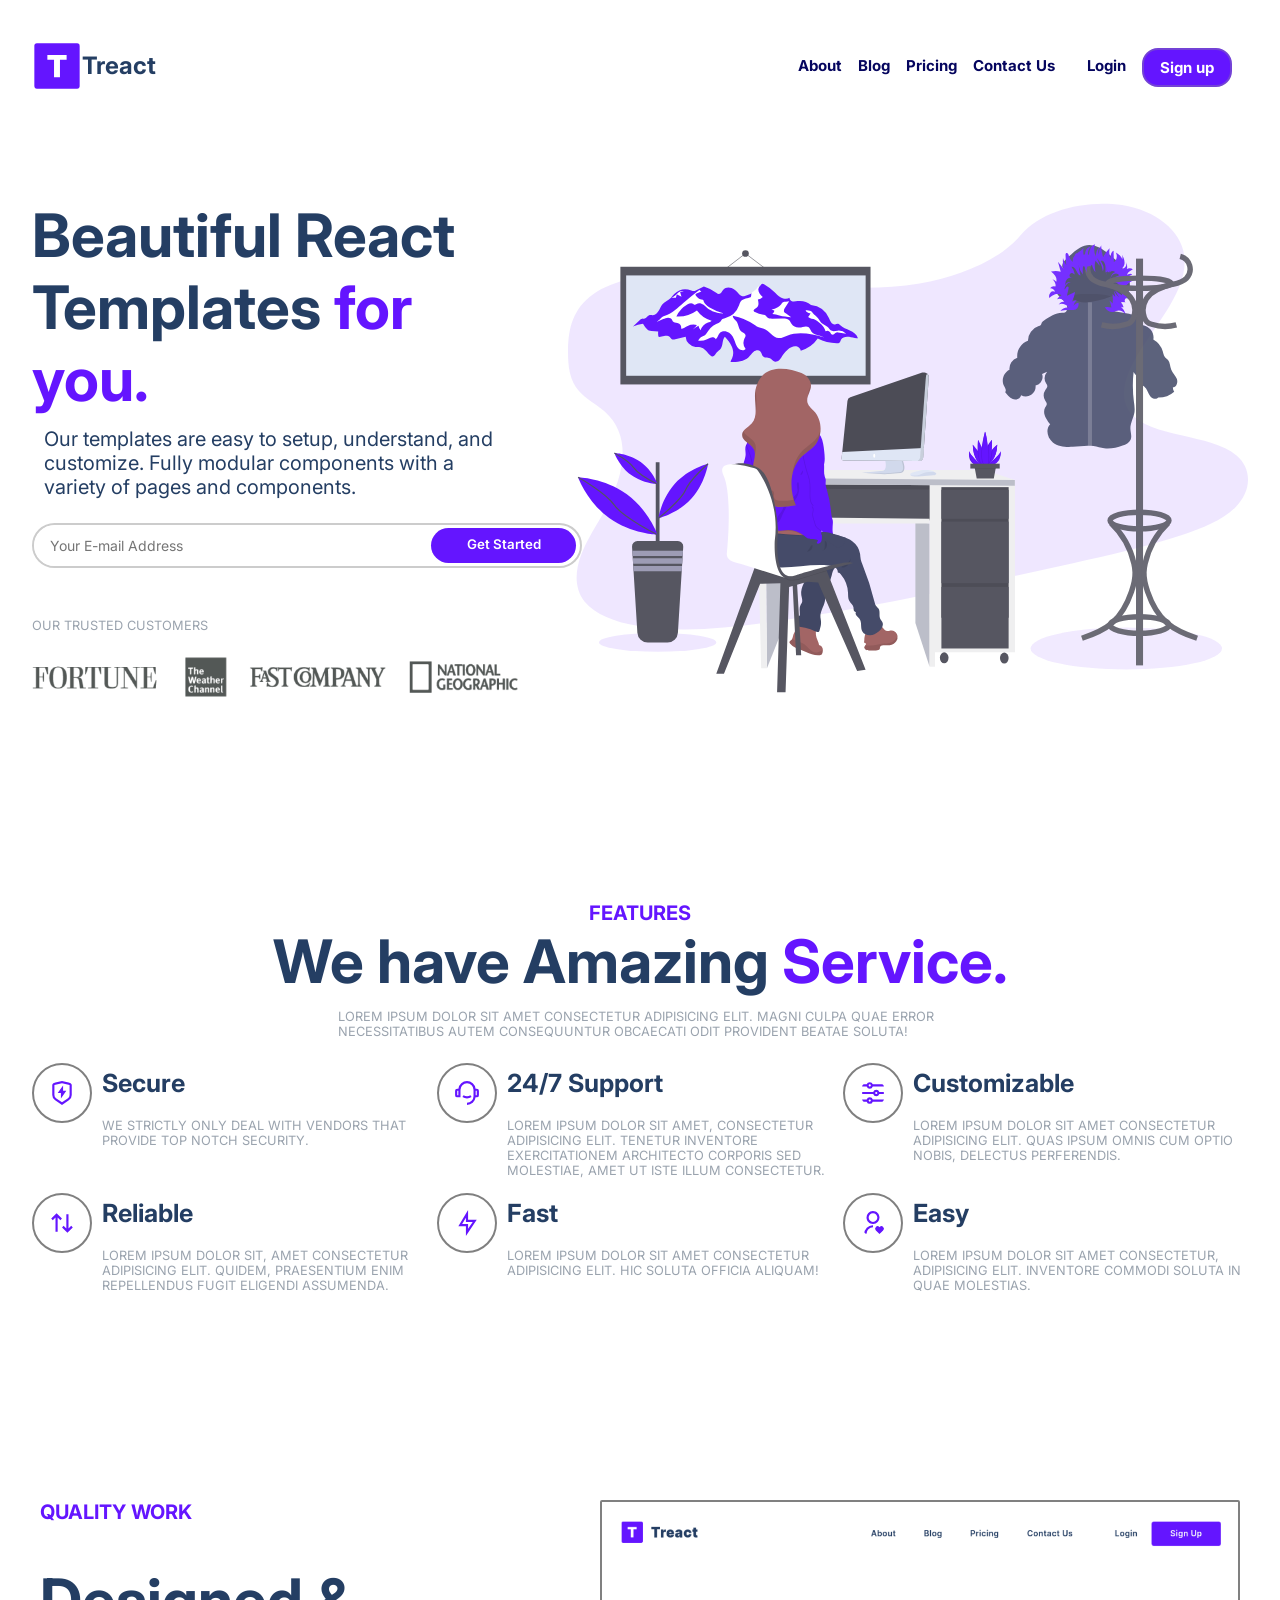
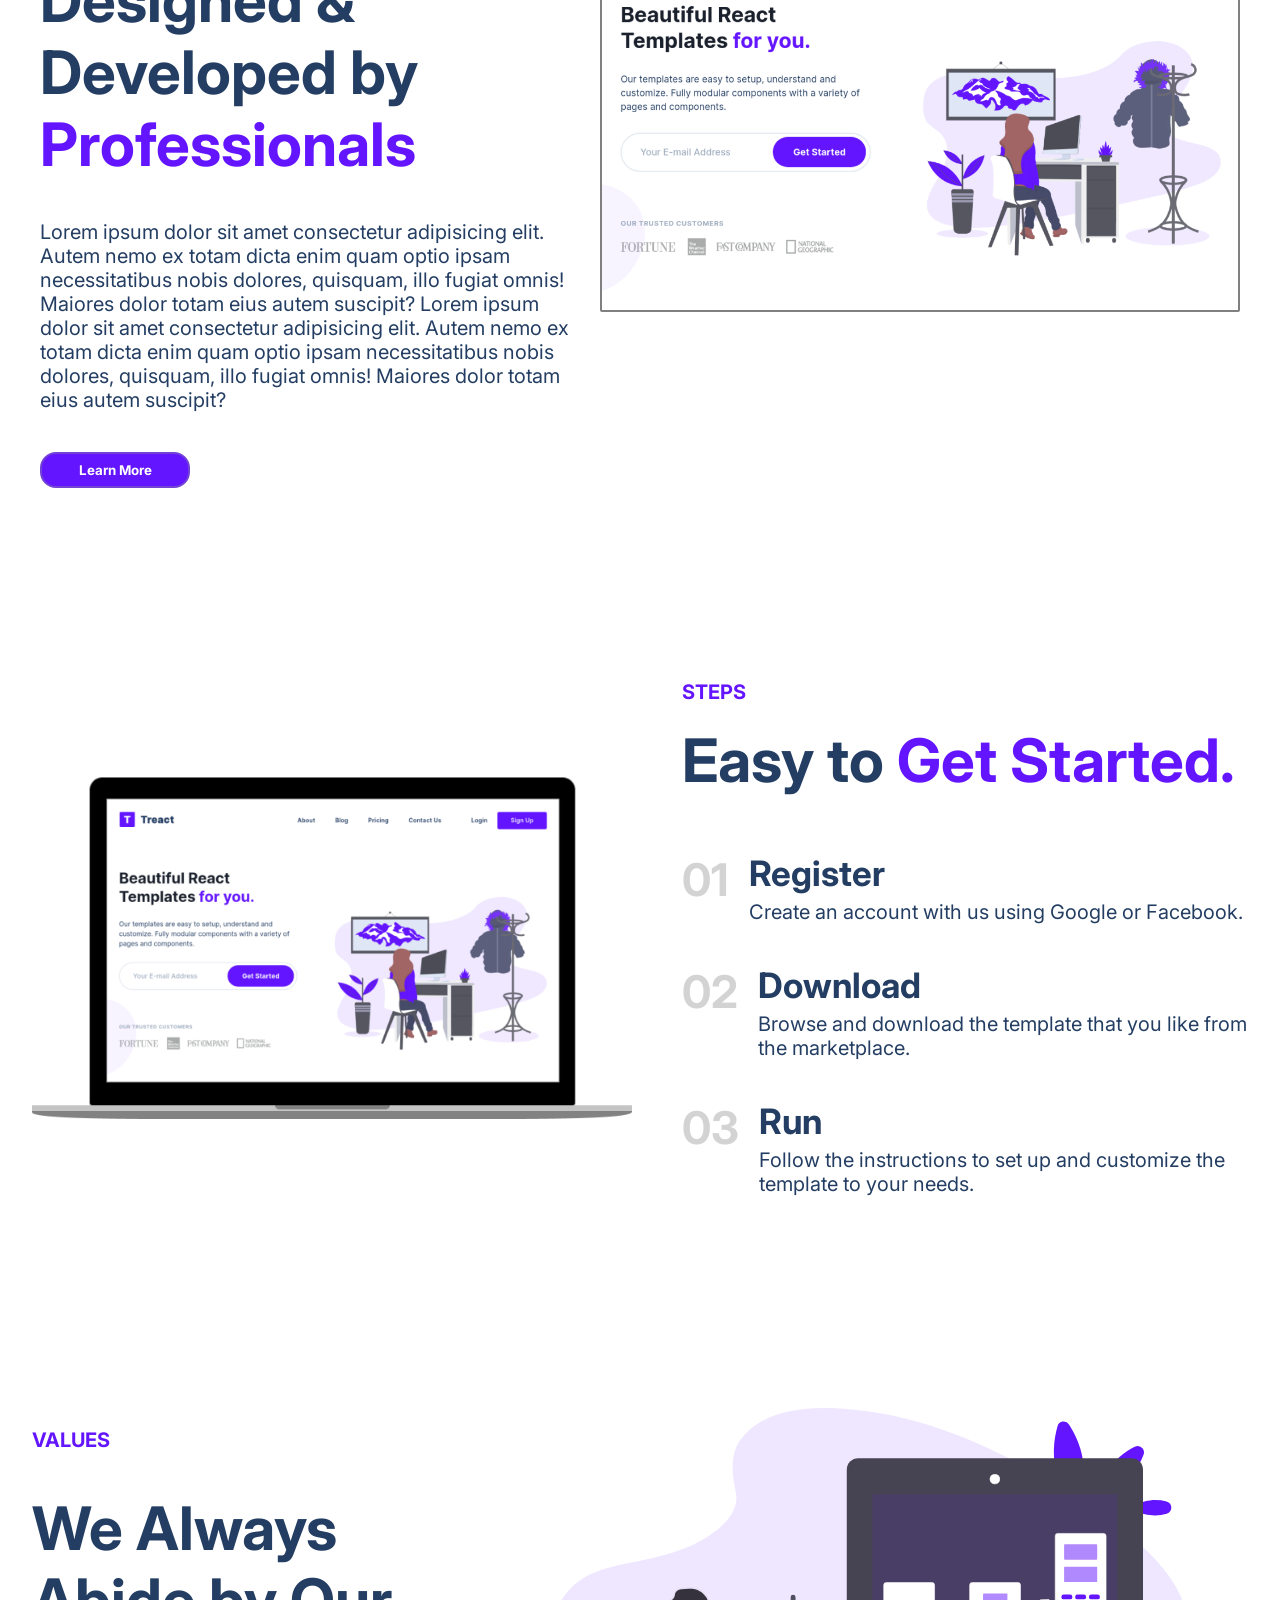
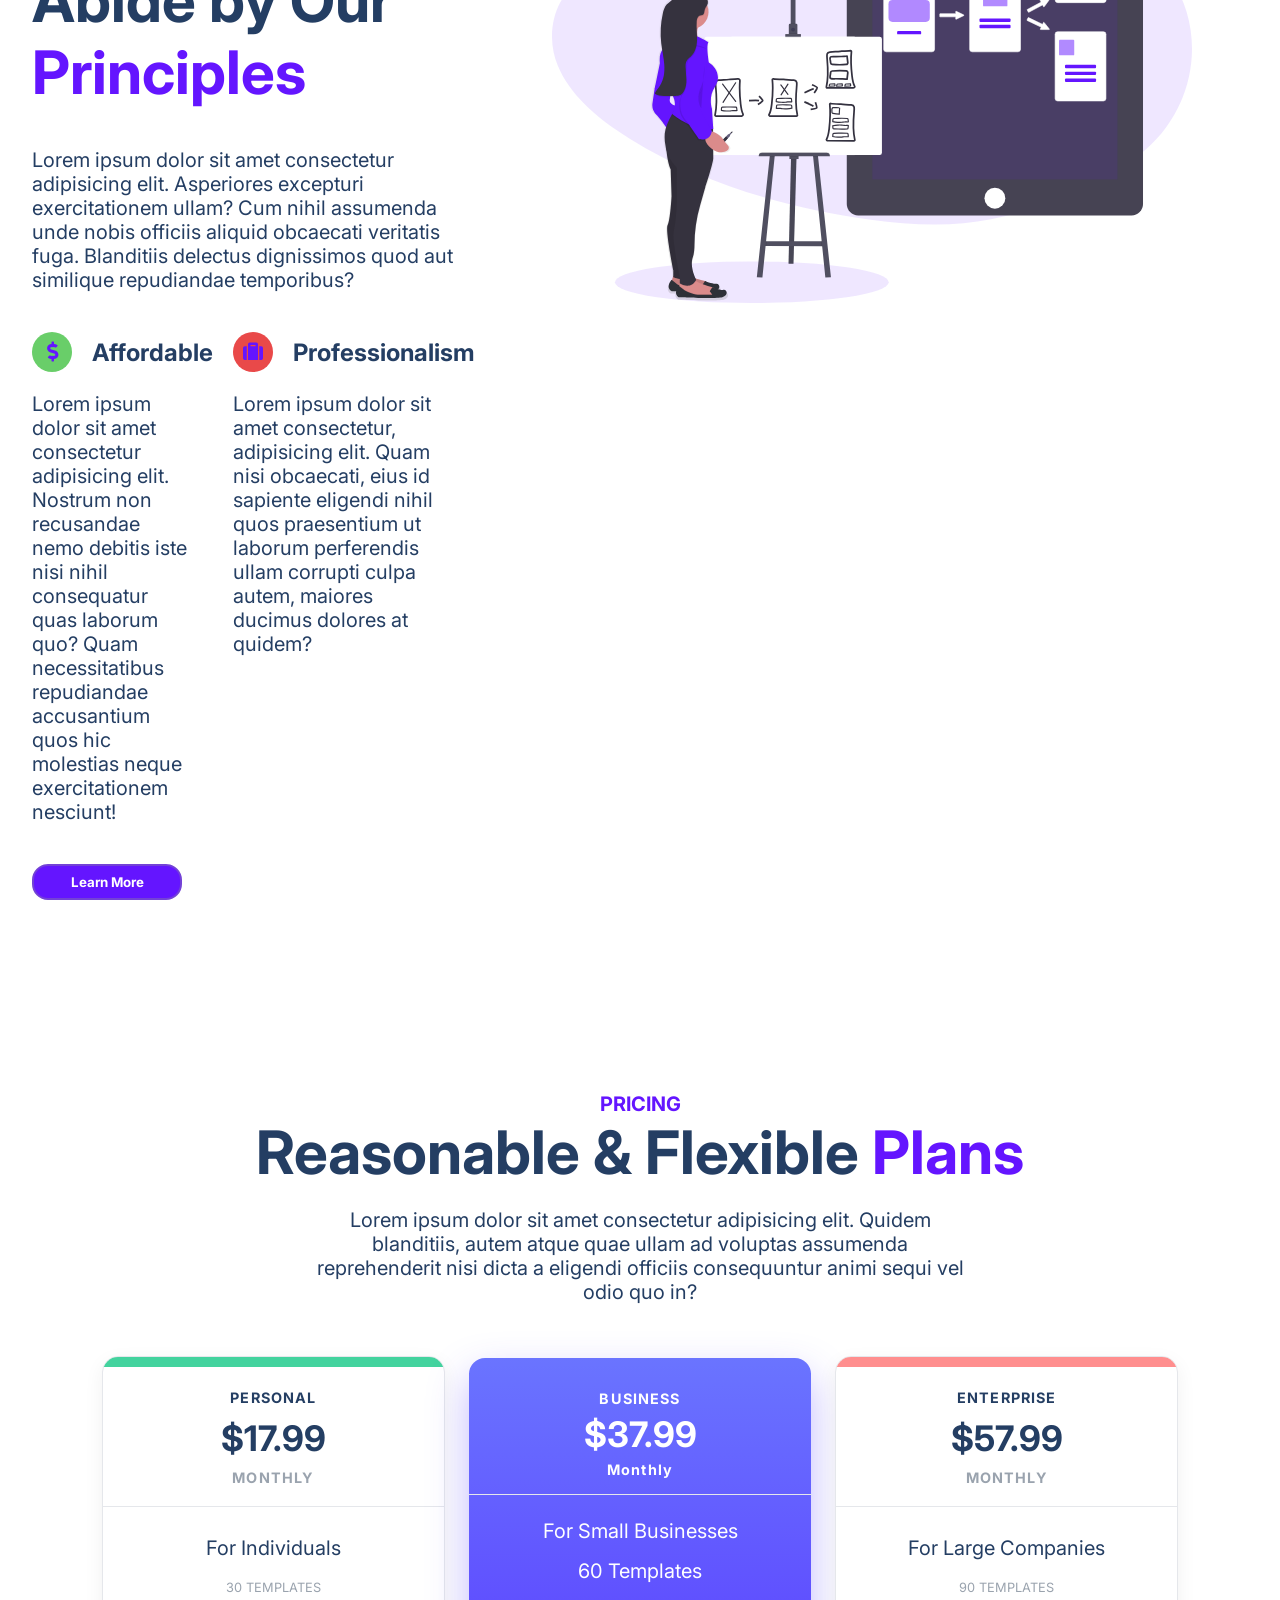
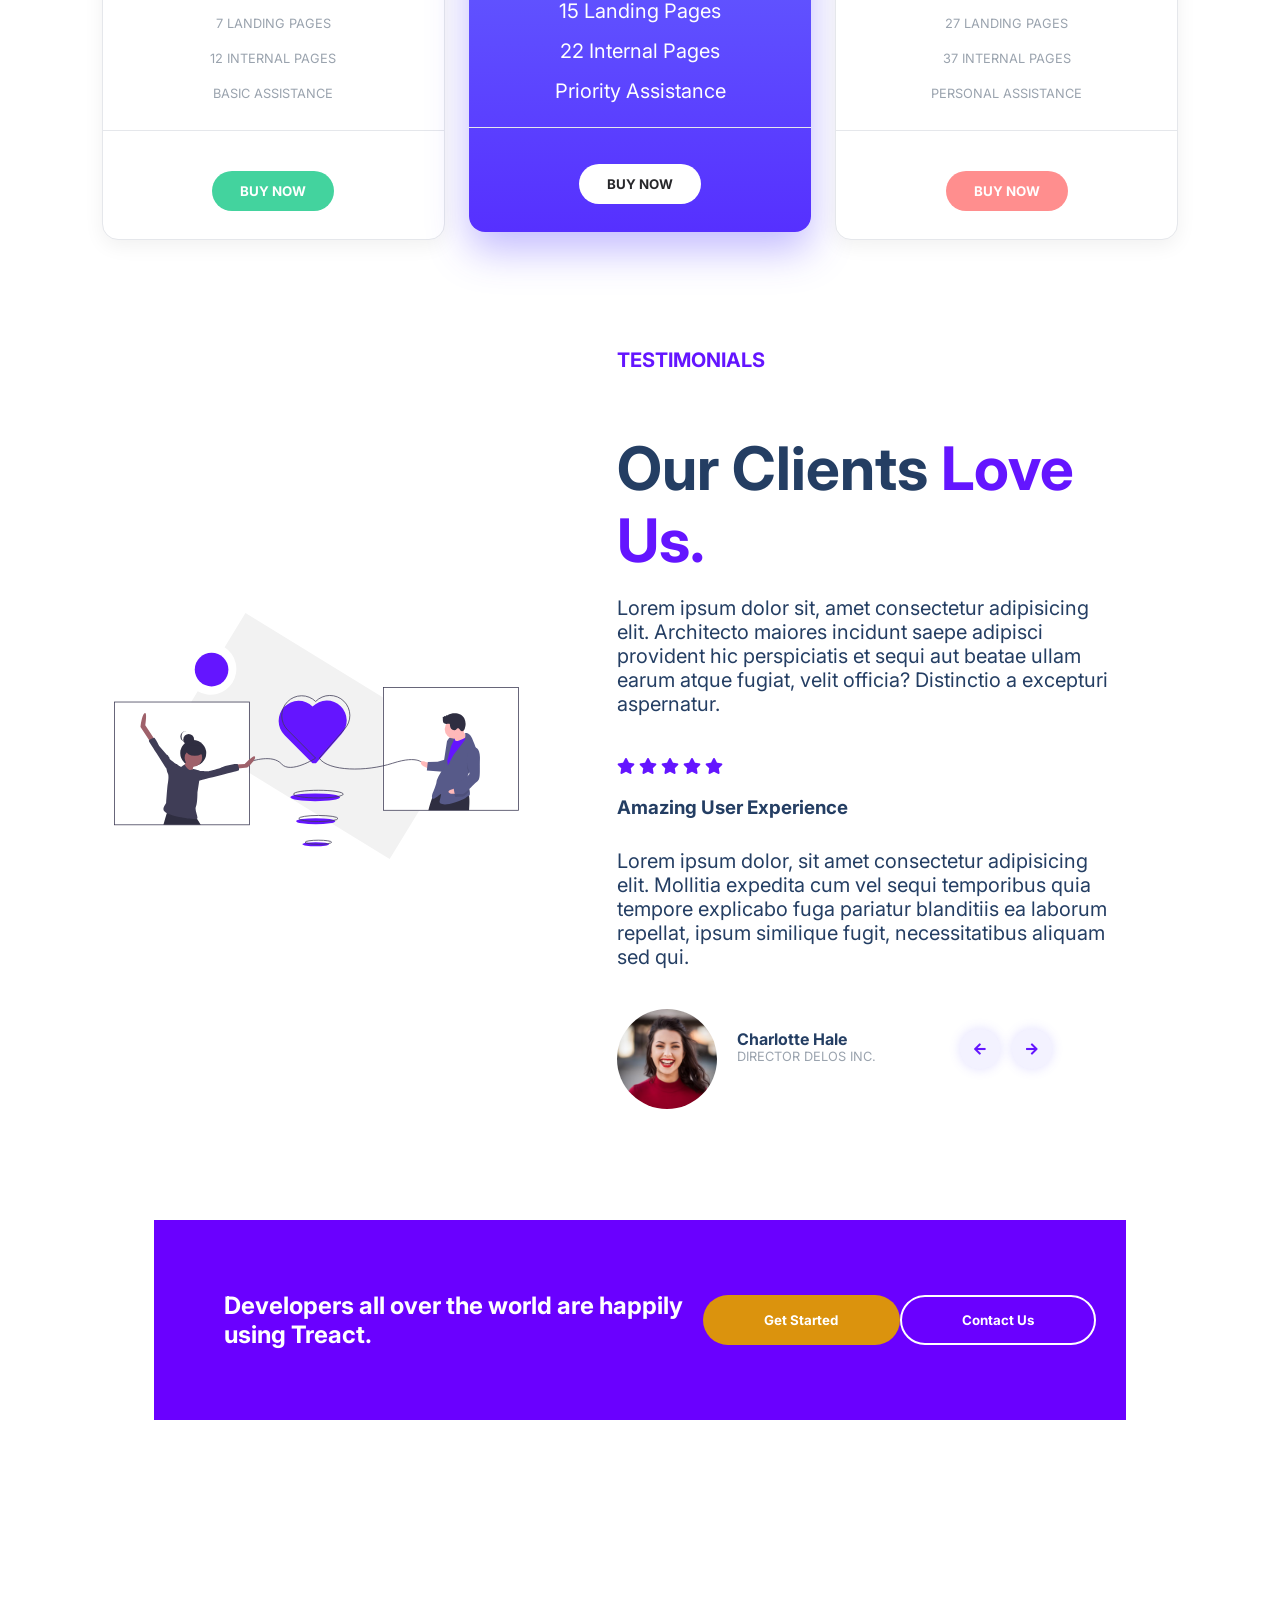
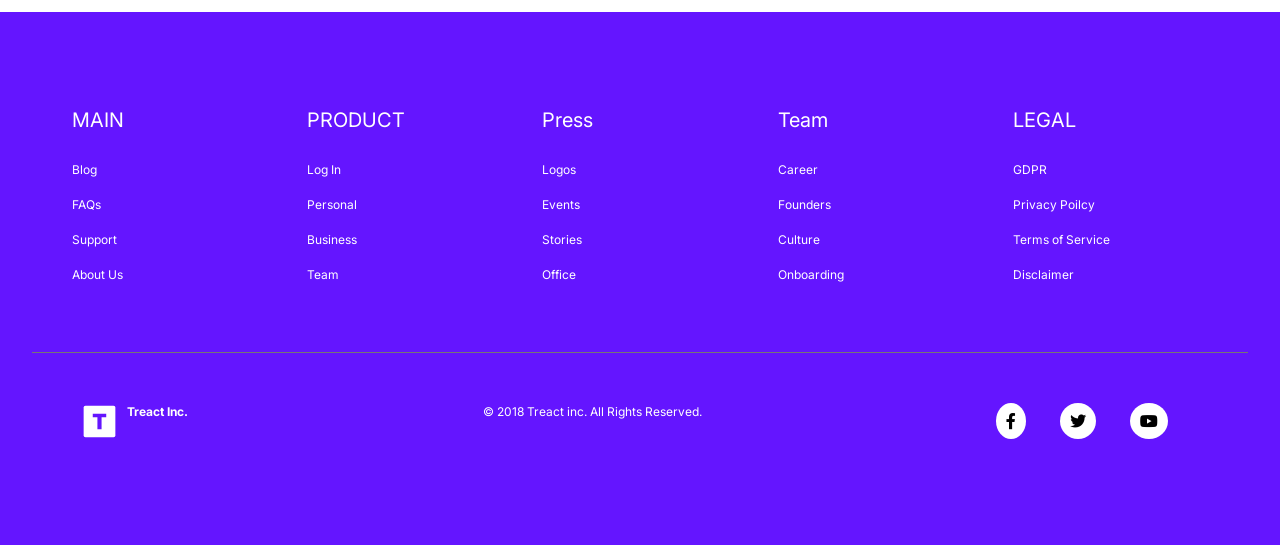
==== index.html @ 57bd42a1 "Initial commit" ====
<!DOCTYPE html>
<html lang="en">
  <head>
    <meta charset="UTF-8" />
    <meta http-equiv="X-UA-Compatible" content="IE=edge" />
    <meta name="viewport" content="width=device-width, initial-scale=1.0" />
    <title>Templates</title>
    <link rel="stylesheet" href="style.css" />
    <link
      rel="stylesheet"
      href="https://pro.fontawesome.com/releases/v5.10.0/css/all.css"
      integrity="sha384-AYmEC3Yw5cVb3ZcuHtOA93w35dYTsvhLPVnYs9eStHfGJvOvKxVfELGroGkvsg+p"
      crossorigin="anonymous"
    />
    <script src="script.js"></script>
  </head>

  <body>
    <section id="landing">
      <nav>
        <div class="row nav__row">
          <div class="nav__logo">
            <img
              class="logo"
              src="./assets/logo.2c489fc453a1783cbadacf914efa3df6.svg"
              alt="logo"
            />
            <h2>Treact</h2>
          </div>
          <ul class="nav__links">
            <li><a href="#" class="nav__link">About</a></li>
            <li><a href="#" class="nav__link">Blog</a></li>
            <li><a href="#" class="nav__link">Pricing</a></li>
            <li><a href="#" class="nav__link">Contact Us</a></li>
            <li><a href="#" class="nav__link nav__link--right">Login</a></li>
            <li>
              <a
                href="#features"
                class="nav__link nav__link--right nav__link--primary"
                >Sign up</a
              >
            </li>
          </ul>
          <button class="btn__menu" onclick="openMenu()">
                    <svg xmlns="http://www.w3.org/2000/svg" width="24" height="24" viewBox="0 0 24 24" fill="none"
                        stroke="currentColor" stroke-width="2" stroke-linecap="round" stroke-linejoin="round"
                        class="btn__menu--svg">
                        <line x1="3" y1="12" x2="21" y2="12"></line>
                        <line x1="3" y1="6" x2="21" y2="6"></line>
                        <line x1="3" y1="18" x2="21" y2="18"></line>
                    </svg>
                </button>
        </div>
      </nav>

      <div class="modal">
        <button class="btn__menu btn__menu--close" onclick="closeMenu()">
          <svg
            xmlns="http://www.w3.org/2000/svg"
            width="24"
            height="24"
            viewBox="0 0 24 24"
            fill="none"
            stroke="currentColor"
            stroke-width="2"
            stroke-linecap="round"
            stroke-linejoin="round"
            class="light___StyledCloseIcon-lj69nl-14 fASujC"
          >
            <line x1="18" y1="6" x2="6" y2="18"></line>
            <line x1="6" y1="6" x2="18" y2="18"></line>
          </svg>
        </button>
        <div class="modal__links">
          <a href="#" class="modal__link">About</a>
          <a href="#" class="modal__link">Blog</a>
          <a href="#" class="modal__link">Pricing</a>
          <a href="#" class="modal__link">Contact Us</a>
          <a href="#" class="modal__link">Login</a>
          <a href="#" class="modal__link modal__link--primary">Sign Up</a>
        </div>
      </div>

      <header>
        <div class="container">
          <div class="row">
            <div class="about">
              <div class="about__left">
                <h1 class="section__title">
                  Beautiful React Templates <span class="purple">for you.</span>
                </h1>
                <p class="about__description">
                  Our templates are easy to setup, understand, and customize.
                  Fully modular components with a variety of pages and
                  components.
                </p>
                <div class="email__container">
                  <input
                    type="email"
                    name="email"
                    id="email"
                    placeholder="Your E-mail Address"
                  />
                  <button type="submit" class="btn__get--started">
                    Get Started
                  </button>
                </div>
                <p class="grey_text">OUR TRUSTED CUSTOMERS</p>
                <img
                  class="about__trusted--customers"
                  src="./assets/customers-logo-strip.680ac7c2e8ae28161d2c.png"
                  alt=""
                />
              </div>
              <div class="about__picture">
                <img
                  src="./assets/design-illustration-2.6da6a00b20c07c4a9b65d1870679e1b8.svg"
                  alt=""
                />
              </div>
            </div>
          </div>
        </div>
      </header>
    </section>

    <main>
      <section id="features">
        <div class="container">
          <div class="row">
            <div class="row__narrow">
              <p class="title"><span class="purple">FEATURES</span></p>
              <h1 class="section__title">
                We have Amazing <span class="purple">Service.</span>
              </h1>
              <p class="grey_text features__description">
                Lorem ipsum dolor sit amet consectetur adipisicing elit. Magni
                culpa quae error necessitatibus autem consequuntur obcaecati
                odit provident beatae soluta!
              </p>
            </div>
            <div class="services">
              <div class="service">
                <img
                  class="features__img"
                  src="./assets/shield-icon.daefe14b320b14fbd9cbd18908ac93ec.svg"
                  alt="shield-icon"
                />
                <div class="service__description">
                  <h3 class="features__sub-heading">Secure</h3>
                  <p class="grey_text features__text">
                    We strictly only deal with vendors that provide top notch
                    security.
                  </p>
                </div>
              </div>
              <div class="service">
                <img
                  class="features__img"
                  src="./assets/support-icon.f9253ffa8cb6ffde5bbaa05eb5136375.svg"
                  alt=""
                />
                <div class="service__description">
                  <h3 class="features__sub-heading">24/7 Support</h3>
                  <p class="grey_text features__text">
                    Lorem ipsum dolor sit amet, consectetur adipisicing elit.
                    Tenetur inventore exercitationem architecto corporis sed
                    molestiae, amet ut iste illum consectetur.
                  </p>
                </div>
              </div>
              <div class="service">
                <img
                  class="features__img"
                  src="./assets/customize-icon.367468c90fd796009b97fbfba67b2c6a.svg"
                  alt=""
                />
                <div class="service__description">
                  <h3 class="features__sub-heading">Customizable</h3>
                  <p class="grey_text features__text">
                    Lorem ipsum dolor sit amet consectetur adipisicing elit.
                    Quas ipsum omnis cum optio nobis, delectus perferendis.
                  </p>
                </div>
              </div>
              <div class="service">
                <img
                  class="features__img"
                  src="./assets/reliable-icon.1367510a8f0a1bec76dc425d25f92f43.svg"
                  alt=""
                />
                <div class="service__description">
                  <h3 class="features__sub-heading">Reliable</h3>
                  <p class="grey_text features__text">
                    Lorem ipsum dolor sit, amet consectetur adipisicing elit.
                    Quidem, praesentium enim repellendus fugit eligendi
                    assumenda.
                  </p>
                </div>
              </div>
              <div class="service">
                <img
                  class="features__img"
                  src="./assets/fast-icon.dbb971a73d4805d2fc3bcdacdb55beba.svg"
                  alt=""
                />
                <div class="service__description">
                  <h3 class="features__sub-heading">Fast</h3>
                  <p class="grey_text features__text">
                    Lorem ipsum dolor sit amet consectetur adipisicing elit. Hic
                    soluta officia aliquam!
                  </p>
                </div>
              </div>
              <div class="service">
                <img
                  class="features__img"
                  src="./assets/simple-icon.673b7e1750b2a4ef32907fc164828d00.svg"
                  alt=""
                />

                <div class="service__description">
                  <h3 class="features__sub-heading">Easy</h3>
                  <p class="grey_text features__text">
                    Lorem ipsum dolor sit amet consectetur, adipisicing elit.
                    Inventore commodi soluta in quae molestias.
                  </p>
                </div>
              </div>
            </div>
          </div>
        </div>
      </section>

      <section id="quality">
        <div class="container">
          <div class="row">
            <div class="quality__description">
              <p class="title quality__spacing">
                <span class="purple">QUALITY WORK</span>
              </p>
              <h1 class="section__title quality__spacing">
                Designed & Developed by
                <span class="purple">Professionals</span>
              </h1>
              <p class="quality__spacing">
                Lorem ipsum dolor sit amet consectetur adipisicing elit. Autem
                nemo ex totam dicta enim quam optio ipsam necessitatibus nobis
                dolores, quisquam, illo fugiat omnis! Maiores dolor totam eius
                autem suscipit? Lorem ipsum dolor sit amet consectetur
                adipisicing elit. Autem nemo ex totam dicta enim quam optio
                ipsam necessitatibus nobis dolores, quisquam, illo fugiat omnis!
                Maiores dolor totam eius autem suscipit?
              </p>
              <button class="nav__link--primary quality__btn">
                Learn More
              </button>
              <!--What do you think about me reusing nav__link--primary? good or bad?-->
            </div>
            <div>
              <img
                class="quality__img"
                src="./assets/hero-screenshot-1.40a097b525c2f8c9808e.png"
                alt=""
              />
            </div>
            <!-- Enter Quality Work Section -->
          </div>
        </div>
      </section>

      <section id="steps">
        <div class="container">
          <div class="row steps">
            <img
              class="steps__img"
              src="./assets/hero-screenshot-2.241aac1fbc66db29d873.png"
              alt="Product screenshot"
            />

            <div class="steps__text">
              <p class="title"><span class="purple">STEPS</span></p>
              <h1 class="section__title">
                Easy to <span class="purple">Get Started.</span>
              </h1>

              <div class="steps__list">
                <div class="step">
                  <div class="step__num">01</div>
                  <div class="step__body">
                    <h3>Register</h3>
                    <p>Create an account with us using Google or Facebook.</p>
                  </div>
                </div>

                <div class="step">
                  <div class="step__num">02</div>
                  <div class="step__body">
                    <h3>Download</h3>
                    <p>
                      Browse and download the template that you like from the
                      marketplace.
                    </p>
                  </div>
                </div>

                <div class="step">
                  <div class="step__num">03</div>
                  <div class="step__body">
                    <h3>Run</h3>
                    <p>
                      Follow the instructions to set up and customize the
                      template to your needs.
                    </p>
                  </div>
                </div>
              </div>
            </div>
          </div>
        </div>
      </section>

      <section id="values">
        <div class="container">
          <div class="row">
            <div class="values__description">
              <p class="title"><span class="purple"> VALUES</span></p>
              <h1 class="section__title">
                We Always Abide by Our <span class="purple">Principles</span>
              </h1>
              <p>
                Lorem ipsum dolor sit amet consectetur adipisicing elit.
                Asperiores excepturi exercitationem ullam? Cum nihil assumenda
                unde nobis officiis aliquid obcaecati veritatis fuga. Blanditiis
                delectus dignissimos quod aut similique repudiandae temporibus?
              </p>
              <div class="values__section">
                <div class="value">
                  <div class="values__section--title">
                    <div class="icon__circle--dollar">
                      <i class="fas fa-dollar-sign"></i>
                    </div>
                    <h2>Affordable</h2>
                  </div>
                  <p>
                    Lorem ipsum dolor sit amet consectetur adipisicing elit.
                    Nostrum non recusandae nemo debitis iste nisi nihil
                    consequatur quas laborum quo? Quam necessitatibus
                    repudiandae accusantium quos hic molestias neque
                    exercitationem nesciunt!
                  </p>
                </div>
                <div class="value">
                  <div class="values__section--title">
                    <div class="icon__circle--case">
                      <i class="fas fa-suitcase"></i>
                    </div>
                    <h2>Professionalism</h2>
                  </div>
                  <p>
                    Lorem ipsum dolor sit amet consectetur, adipisicing elit.
                    Quam nisi obcaecati, eius id sapiente eligendi nihil quos
                    praesentium ut laborum perferendis ullam corrupti culpa
                    autem, maiores ducimus dolores at quidem?
                  </p>
                </div>
              </div>
              <button class="nav__link--primary quality__btn">
                Learn More
              </button>
            </div>
            <div class="value__right">
              <img
                class="values__img"
                src="./assets/prototype-illustration.21bc4b3f612a2f257c3d361067582485.svg"
                alt=""
              />
            </div>
          </div>
        </div>
      </section>

      <section id="pricing">
        <div class="container">
          <div class="row">
            <p class="title purple">PRICING</p>
            <h1 class="section__title">
              Reasonable & Flexible <span class="purple">Plans</span>
            </h1>
            <p class="pricing__description">
              Lorem ipsum dolor sit amet consectetur adipisicing elit. Quidem
              blanditiis, autem atque quae ullam ad voluptas assumenda
              reprehenderit nisi dicta a eligendi officiis consequuntur animi
              sequi vel odio quo in?
            </p>
            <div class="plans">
              <div class="plan plan__personal">
                <div class="top__personal"></div>
                <h3>PERSONAL</h3>
                <h2>$17.99</h2>
                <h3 class="grey_text">Monthly</h3>
                <hr class="divider" />
                <p>For Individuals</p>
                <p class="grey_text">30 Templates</p>
                <p class="grey_text">7 Landing Pages</p>
                <p class="grey_text">12 Internal Pages</p>
                <p class="grey_text">Basic Assistance</p>
                <hr class="divider" />
                <button class="price__btn personal__btn">BUY NOW</button>
              </div>
              <div class="plan plan__business">
                <h3 class="white__text">BUSINESS</h3>
                <h2 class="white__text">$37.99</h2>
                <h3 class="white__text">Monthly</h3>
                <hr class="divider" />
                <p class="white__text">For Small Businesses</p>
                <p class="white__text">60 Templates</p>
                <p class="white__text">15 Landing Pages</p>
                <p class="white__text">22 Internal Pages</p>
                <p class="white__text">Priority Assistance</p>
                <hr class="divider" />
                <button class="price__btn business__btn">BUY NOW</button>
              </div>

              <div class="plan plan__enterprise">
                <div class="top__enterprise"></div>
                <h3>ENTERPRISE</h3>
                <h2>$57.99</h2>
                <h3 class="grey_text">Monthly</h3>
                <hr class="divider" />
                <p>For Large Companies</p>
                <p class="grey_text">90 Templates</p>
                <p class="grey_text">27 Landing Pages</p>
                <p class="grey_text">37 Internal Pages</p>
                <p class="grey_text">Personal Assistance</p>
                <hr class="divider" />
                <button class="price__btn enterprise__btn">BUY NOW</button>
              </div>
            </div>
            <!-- Enter Pricing Section -->
          </div>
        </div>
      </section>

      <section id="testimonials">
        <div class="container">
          <div class="row">
            <div class="test__left">
              <img
                class="test__img"
                src="./assets/love-illustration.c759090fa833369ad6ffb6eb19cacb3e.svg"
                alt=""
              />
            </div>
            <div class="test__text">
              <p class="title purple">TESTIMONIALS</p>
              <h1 class="section__title test__title">
                Our Clients <span class="purple">Love Us.</span>
              </h1>
              <p class="test__descritpion">
                Lorem ipsum dolor sit, amet consectetur adipisicing elit.
                Architecto maiores incidunt saepe adipisci provident hic
                perspiciatis et sequi aut beatae ullam earum atque fugiat, velit
                officia? Distinctio a excepturi aspernatur.
              </p>
              <i class="fas fa-star"></i>
              <i class="fas fa-star"></i>
              <i class="fas fa-star"></i>
              <i class="fas fa-star"></i>
              <i class="fas fa-star"></i>
              <h3>Amazing User Experience</h3>
              <p class="user__experience">
                Lorem ipsum dolor, sit amet consectetur adipisicing elit.
                Mollitia expedita cum vel sequi temporibus quia tempore
                explicabo fuga pariatur blanditiis ea laborum repellat, ipsum
                similique fugit, necessitatibus aliquam sed qui.
              </p>
              <div class="customer">
                <img
                  class="happy__customer"
                  src="./assets/photo-1494790108377-be9c29b29330.avif"
                  alt=""
                />
                <div class="customer__description">
                  <h4>Charlotte Hale</h4>
                  <p class="grey_text">Director Delos Inc.</p>
                </div>
                <div class="arrows">
                  <button class="arrow-btn">
                    <i class="fas fa-arrow-left"></i>
                  </button>
                  <button class="arrow-btn">
                    <i class="fas fa-arrow-right"></i>
                  </button>
                </div>
              </div>
            </div>
          </div>
        </div>
      </section>

      <section id="start">
        <div class="container">
          <div class="row">
            <h2>Developers all over the world are happily using Treact.</h2>
            <button class="get__started">Get Started</button>
            <button class="contact__us">Contact Us</button>
            <!-- Enter "Start"/Call to action section -->
          </div>
        </div>
      </section>
    </main>

    <footer>
      <div class="row footer__row">
        <div class="links">
          <div class="link">
            <p class="footer__text footer__title">MAIN</p>
            <a class="footer__text" href="#">Blog</a>
            <a class="footer__text" href="#">FAQs</a>
            <a class="footer__text" href="#">Support</a>
            <a class="footer__text" href="#">About Us</a>
          </div>
          <div class="link">
            <p class="footer__text footer__title">PRODUCT</p>
            <a class="footer__text" href="#">Log In</a>
            <a class="footer__text" href="#">Personal</a>
            <a class="footer__text"href="#">Business</a>
            <a class="footer__text" href="#">Team</a>
          </div>
          <div class="link">
            <p class="footer__text footer__title">Press</p>
            <a class="footer__text" href="#">Logos</a>
            <a class="footer__text" href="#">Events</a>
            <a class="footer__text" href="#">Stories</a>
            <a class="footer__text" href="#">Office</a>
          </div>
          <div class="link">
            <p class="footer__text footer__title">Team</p>
            <a class="footer__text" href="#">Career</a>
            <a class="footer__text" href="#">Founders</a>
            <a class="footer__text" href="#">Culture</a>
            <a class="footer__text" href="#">Onboarding</a>
          </div>
          <div class="link">
            <p class="footer__text footer__title">LEGAL</p>
            <a class="footer__text" href="#">GDPR</a>
            <a class="footer__text" href="#">Privacy Poilcy</a>
            <a class="footer__text" href="#">Terms of Service</a>
            <a class="footer__text" href="#">Disclaimer</a>
          </div>
        </div>
        <hr class="footer__divider" />
        <div class="footer__info">
          
          <div class="footer__left">
            <img
              class="footer__img"
              src="./assets/logo-light.d9a5d1b5be5ea077b26864fdfc2e96a4.svg"
              alt=""
            />
            <h2 class="footer__text">Treact Inc.</h2>
          </div>
          <p class="footer__text">&copy; 2018 Treact inc. All Rights Reserved.</p>
          <div>
            <a href="#" class="social-icon"
              ><i class="fab fa-facebook-f"></i
            ></a>
            <a href="#" class="social-icon"><i class="fab fa-twitter"></i></a>
            <a href="#" class="social-icon"><i class="fab fa-youtube"></i></a>
          </div>
        </div>
      </div>
    </footer>
  </body>
</html>
---- style.css ----
@import url("https://fonts.googleapis.com/css2?family=Inter:wght@100;200;300;400;500;600;700;800;900&display=swap");

* {
  margin: 0;
  padding: 0;
  box-sizing: border-box;
  font-family: "Inter", system-ui;
  color: #243e63;
}

body {
  max-width: 100vw;
  overflow-x: hidden;
}

.row {
  width: 100%;
  max-width: 1280px;
  margin: 0 auto;
}

.row__narrow {
  width: 100%;
  max-width: 1024px;
  margin: 0 auto;
}

.container {
  padding: 96px 0;
}

.purple {
  color: #6415ff;
}

section {
  padding: 0 32px;
}

main {
  margin-bottom: 96px;
}

ul {
  display: flex;
}

li {
  list-style-type: none;
}

p {
  font-size: 20px;
}

.grey_text {
  font-size: 16px;
  color: grey;
}

.white__text {
  color: white;
}

.section__title {
  font-size: 60px;
  /* padding: 12px 12px; */
}

.title {
  font-weight: bold;
}

/* 

NAVBAR ↓

*/

nav {
  display: flex;
  justify-content: space-between;
  align-items: center;
  padding-top: 32px;
}

.nav__row {
  display: flex;
  justify-content: space-between;
}

.nav__logo {
  display: flex;
  align-items: center;
  margin: 8px 0;
  padding-bottom: 4px;
}

.logo {
  width: 50px;
}

.nav__link {
  margin-left: 16px;
  text-decoration: none;
  font-size: 15px;
  color: rgb(5, 5, 94);
  padding: 24px 0 0 0;
  font-weight: bold;
  display: flex;
  justify-content: flex-end;
}

.nav__link--right {
  margin-left: 32px;
}

.nav__link--primary {
  margin: 16px;
  border: 2px solid #7342d6;
  border-radius: 16px;
  color: white;
  background-color: #6415ff;
  padding: 8px 16px;
  font-weight: bold;
  max-width: 150px;
}

.btn__menu {
  display: none;
  background: transparent;
  border: none;
  transition: all 300ms ease;
}

.btn__menu--svg:hover {
  filter: invert(26%) sepia(94%) saturate(7476%) hue-rotate(261deg)
    brightness(94%) contrast(115%);
}

.modal {
  position: fixed;
  top: 0;
  left: 0;
  right: 0;
  height: 378px;
  margin: 24px 16px;
  padding: 32px;
  background-color: #fff;
  border: 1px solid rgb(229, 231, 235);
  border-radius: 8px;
  z-index: 4;
  visibility: hidden;
  opacity: 0;
  transform: translateX(300%);
  transition: all 300ms ease;
}

.modal__links {
  width: 100%;
  height: 100%;
  display: flex;
  flex-direction: column;
  align-items: center;
  text-decoration: none;
}

.modal__link {
  color: #1a202c;
  font-size: 18px;
  font-weight: 600;
  line-height: 1.5;
  margin: 8px 0;
  padding-bottom: 4px;
  border-bottom: 2px solid transparent;
}

.modal__link--primary {
  color: #f7fafc;
  padding: 12px 32px;
  background: #6415ff;
  border-radius: 500px;
  border: none;
}

.menu--open .modal {
  visibility: visible;
  opacity: 1;
  transform: translateX(0);
}

.btn__menu--close {
  position: fixed;
  top: 24px;
  right: 18px;
}

/* 

HEADER / ABOUT US ↓

*/

header .row {
  display: flex;
  align-items: center;
  justify-content: space-between;
}

.about {
  display: flex;
  width: 100%;
}

.about__left {
  max-width: 40%;
  display: flex;
  flex-direction: column;
}

.about__picture {
  display: flex;
  justify-content: center;
  padding-left: 50px ;
}

.about__picture img {
  max-width: 100%;
  height: auto;
  z-index: -1;
}

.about__description {
  font-size: 20px;
  padding: 12px 12px 24px;
}

.email__container {
  display: flex;
  align-items: center;

  border: 2px solid #ccc;
  border-radius: 999px;
  overflow: hidden;
  width: 550px;
  background-color: white;
  margin-bottom: 50px;
}

.email__container input {
  flex: 1;
  border: none;
  outline: none;
  padding: 12px 16px;
  font-size: 14px;
  border-radius: 999px;
}

.btn__get--started {
  background-color: #6415ff;
  color: white;
  border: none;
  padding: 8px 24px 24px;
  border-radius: 999px;
  font-weight: 600;
  cursor: pointer;
  transition: background-color 0.2s ease;
  width: 145px;
  height: 35px;
  margin: 0 4px;
}

.btn-get-started:hover {
  background-color: #4b0fcc;
}

.about__trusted--customers {
  padding: 24px 0 0 0;
}
/* 

FEATURES ↓

*/

#features {
  position: relative;
}

#features .row__narrow {
  display: flex;
  flex-direction: column;
  align-items: center;
  padding: 12px 100px 12px 100px;
}

.features__description {
  padding: 12px 110px;
}

.services {
  display: flex;
  flex-wrap: wrap;
}

.service {
  display: flex;
  width: calc(100% / 3);
}

.service__description {
  display: flex;
  flex-direction: column;
}

.features__img {
  width: 60px;
  height: 60px;
  border: 2px solid grey;
  border-radius: 50%;
  padding: 15px 15px 15px 15px;
  box-sizing: border-box;
  display: block;
}

.features__sub-heading {
  font-size: 25px;
  padding: 5px 0 15px 10px;
}

.features__text {
  padding: 5px 0 15px 10px;
}

/* 

QUALITY WORK ↓

*/

#quality .row {
  display: flex;
  justify-content: space-between;
  align-items: flex-start;
  margin: 0 auto;
  max-width: 1200px;
  width: 100%;
}

.quality__description {
  width: 50%;
  display: flex;
  flex-direction: column;
}

.quality__img {
  border: 2px solid grey;
  border-radius: 2px;
  width: 50vw;
}

.quality__btn {
  margin: 0;
}

.quality__spacing {
  padding-bottom: 40px;
  padding-right: 20px;
}
/* 

STEPS ↓

*/

.steps {
  display: flex;
  align-items: center;
}

.steps__img {
  max-width: 600px;
  width: 100%;
}

.steps__text {
  display: flex;
  flex-direction: column;
  text-align: left;
  padding-left: 50px;
}

.steps__text h1 {
  padding-top: 20px;
  padding-bottom: 20px;
}

.steps__list {
  display: flex;
  flex-direction: column;
  margin-top: 16px;
}

.step {
  display: flex;
  padding-bottom: 20px;
  align-items: flex-start;
}

.step__body {
  padding: 20px 0 0 20px;
}

.step__num {
  font-weight: 700;
  font-size: 45px;
  color: lightgrey;
  padding: 20px 0 0 0;
}

.step__body h3 {
  font-size: 35px;
}

.step__body p {
  margin: 6px 0 0;
}

/* 

VALUES ↓

*/

#values .row {
  display: flex;
  justify-content: space-between;
  align-items: flex-start;
}

.values__description {
  width: 50%;
  display: flex;
  flex-direction: column;
}
.values__description h1 {
  padding: 20px 20px 20px 0;
}

.values__description p {
  padding: 20px 20px 20px 0;
}

.values__section {
  display: flex;
}

.values__section--title {
  display: flex;
  align-items: center;
}

.value {
  display: flex;
  flex-direction: column;
  /* align-items: center; */
  padding: 20px 20px 20px 0;
}

.value__right {
  display: flex;
  justify-content: center;
  align-items: center;
  width: 100%;
}

.values__img {
  width: 50vw;
}

.icon__circle--dollar {
  margin-right: 20px;
  background-color: rgb(105, 206, 105);
  width: 40px;
  height: 40px;
  border: 2px transparent black;
  border-radius: 50%;
  display: flex;
  align-items: center;
  justify-content: center;
}

.fa-dollar-sign {
  color: green;
  font-size: 20px;
}

.icon__circle--case {
  margin-right: 20px;
  background-color: rgb(233, 73, 73);
  width: 40px;
  height: 40px;
  border: 2px transparent black;
  border-radius: 50%;
  display: flex;
  align-items: center;
  justify-content: center;
}

.fa-suitcase {
  color: black;
  font-size: 20px;
}

/*

PRICING ↓

*/

/* layout */
#pricing .row {
  display: flex;
  flex-direction: column;
  align-items: center;
  margin: 0 auto;
  width: 100%;
  max-width: 1200px;
}

.pricing__description {
  margin: 20px;
  text-align: center;
  padding: 0 250px 0 250px;
}

.plans {
  display: flex;
  flex-wrap: wrap;
  justify-content: center;
  align-items: stretch;
  gap: 24px;
  width: 100%;
  max-width: 1100px;
  padding: 12px;
  margin-top: 20px;
}

/* card base */
.plan {
  flex: 1 1 320px;
  max-width: 360px;
  display: flex;
  flex-direction: column;
  justify-content: space-between;
  align-items: center;
  padding: 28px 24px;
  border: 1px solid #e5e7eb;
  border-radius: 16px;
  background: #fff;
  box-shadow: 0 6px 20px rgba(0, 0, 0, 0.06);
  position: relative;
  overflow: hidden; /* so top strip rounds with card */
  text-align: center;
}

.plan h3 {
  font-size: 0.9rem;
  letter-spacing: 0.08em;
  font-weight: 700;
  margin: 4px 0 0;
}

.plan h2 {
  font-size: 2.2rem;
  margin: 6px 0 2px;
}

.grey_text {
  color: #9aa3ae;
  text-transform: uppercase;
  font-size: 0.8rem;
}

.top__personal,
.top__enterprise {
  position: absolute;
  left: 0;
  top: 0;
  width: 100%;
  height: 10px;
}

.top__personal {
  background: #43d39e;
}
.top__enterprise {
  background: #ff8e8e;
}

.plan__business {
  background: linear-gradient(180deg, #6a74ff, #5630ff);
  border: none;
  color: #fff;
  transform: translateY(-8px);
  box-shadow: 0 18px 40px rgba(80, 56, 255, 0.35);
  margin-top: 10px;
}

.price__btn {
  display: inline-block;
  padding: 12px 28px;
  border: none;
  border-radius: 9999px;
  font-weight: 700;
  cursor: pointer;
  margin-top: 20px;
}

.personal__btn {
  background: #43d39e;
  color: #fff;
}
.business__btn {
  background: #fff;
  color: #27272a;
}
.enterprise__btn {
  background: #ff8e8e;
  color: #fff;
}

.plan p {
  margin: 8px 0;
}

.divider {
  width: 120%;
  border: none;
  border-top: 1px solid #e5e7eb;
  margin: 16px 20px;
}

/* 

TESTIMONIALS ↓

*/

#testimonials .container {
  max-width: 1100px;
  margin: 0 auto;
  padding: 0 24px;
}

#testimonials .row {
  display: flex;
  align-items: center;
  gap: 48px;
}

.test__left {
  display: flex;
  justify-content: center;
}

.test__left,
.test__text {
  min-width: 0;
}

.test__title {
  padding: 20px 0 20px 0;
}

.test__img {
  width: 100%;
  max-width: 520px;
}

.test__descritpion {
  padding-bottom: 20px;
}

.test__text {
  margin: 0 50px 0 50px;
  width: 50vw;
}

.test__text h3 {
  padding: 20px 0 30px 0;
}

.test__text p {
  padding-bottom: 40px;
}

.happy__customer {
  width: 100px;
  height: 100px;
  border: 2px transparent;
  border-radius: 50px;
}

.fa-star {
  color: rgb(245, 245, 83);
}

.fas {
  color: #6415ff;
}

.customer {
  display: flex;
}

.customer__description {
  padding: 20px;
  display: flex;
  flex-direction: column;
}

.arrows {
  margin: 0 auto;
  padding-top: 20px;
  display: flex;
}

.arrow-btn {
  width: 40px;
  height: 40px;
  border: none;
  border-radius: 50%;
  background: rgba(106, 92, 255, 0.08);
  box-shadow: 0 0 12px rgba(106, 92, 255, 0.2);
  display: flex;
  align-items: center;
  justify-content: center;
  cursor: pointer;
  transition: all 0.2s ease;
  margin: 0 6px;
}

.arrow-btn:hover {
  background: rgba(106, 92, 255, 0.15);
  transform: translateY(-2px);
  box-shadow: 0 0 16px rgba(106, 92, 255, 0.35);
}

/* 

START / CALL TO ACTION ↓

*/

#start .row {
  position: relative;
  overflow: hidden;
  height: 200px;
  width: 80%;
  max-width: 1200px;
  margin: 0 auto;
  display: flex;
  justify-content: center;
  align-items: center;
  background-color: #6a00ff;
  padding: 0 30px 0 70px;
}

#start h2 {
  color: white;
}

.get__started {
  border: transparent;
  background-color: rgb(219, 147, 13);
  border-radius: 50px;
  height: 50px;
  width: 250px;
  font-weight: bold;
  color: white;
}

.contact__us {
  border: 2px solid white;
  background-color: #6a00ff;
  border-radius: 50px;
  height: 50px;
  width: 250px;
  font-weight: bold;
  color: white;
}

/* 

FOOTER ↓

*/

footer {
  padding: 96px 32px;
  background-color: rgb(100, 21, 255);
  margin-bottom: -32px;
  position: relative;
  overflow: hidden;
  display: flex;
  justify-content: center;
}

.links {
  display: flex;
  flex-wrap: wrap;
  justify-content: center;
  padding-left: 40px;
}

.link {
  display: flex;
  flex-direction: column;
  width: calc(100% / 5);
  padding-bottom: 50px;
}

.footer__text {
  color: white;
  text-decoration: none;
  padding-bottom: 20px;
  font-size: 12px;
}

.footer__title {
  padding-bottom: 30px;
  font-size: 20px;
}

.footer__info {
  display: flex;
  justify-content: space-between;
  align-items: center;
  padding: 50px 50px 10px 50px;
}

.footer__img {
  width: 35px;
  height: 35px;
}

.footer__left {
  display: flex;
  align-items: flex-end;
  gap: 10px;
}

.fab {
  color: black;
  padding: 10px;
  border: transparent;
  background-color: white;
  border-radius: 50%;
  margin-right: 30px;
}

.footer__divider {
  width: 100%;
  align-items: center;
  align-self: center;
  border: none;
  border-top: 1px solid rgb(119, 117, 117);
}

/* 

MOBILE RESPONSIVENESS ↓

*/

@media (max-width: 1280px) {
  header .row {
    align-items: flex-end;
  }
}

@media (max-width: 1024px) {
  .btn__menu {
    display: block;
  }
  header .row {
    flex-direction: column;
    align-items: center;
  }
  footer {
    padding: 80px 32px;
  }
  .about {
      flex-direction: column;
    }
}

@media (max-width: 768px) {
  #quality .row,
  #values .row {
    flex-direction: column-reverse;
  }
  #steps .row,
  #testimonials .row {
    flex-direction: column;
    align-items: center;
  }
  #pricing .row {
    margin-top: 40px;
  }
}

@media (max-width: 640px) {
  .container {
    padding: 80px 0;
  }
  .nav__logo {
    margin: 8px 0;
    padding-bottom: 4px;
  }
  main {
    margin-bottom: 80px;
  }
}
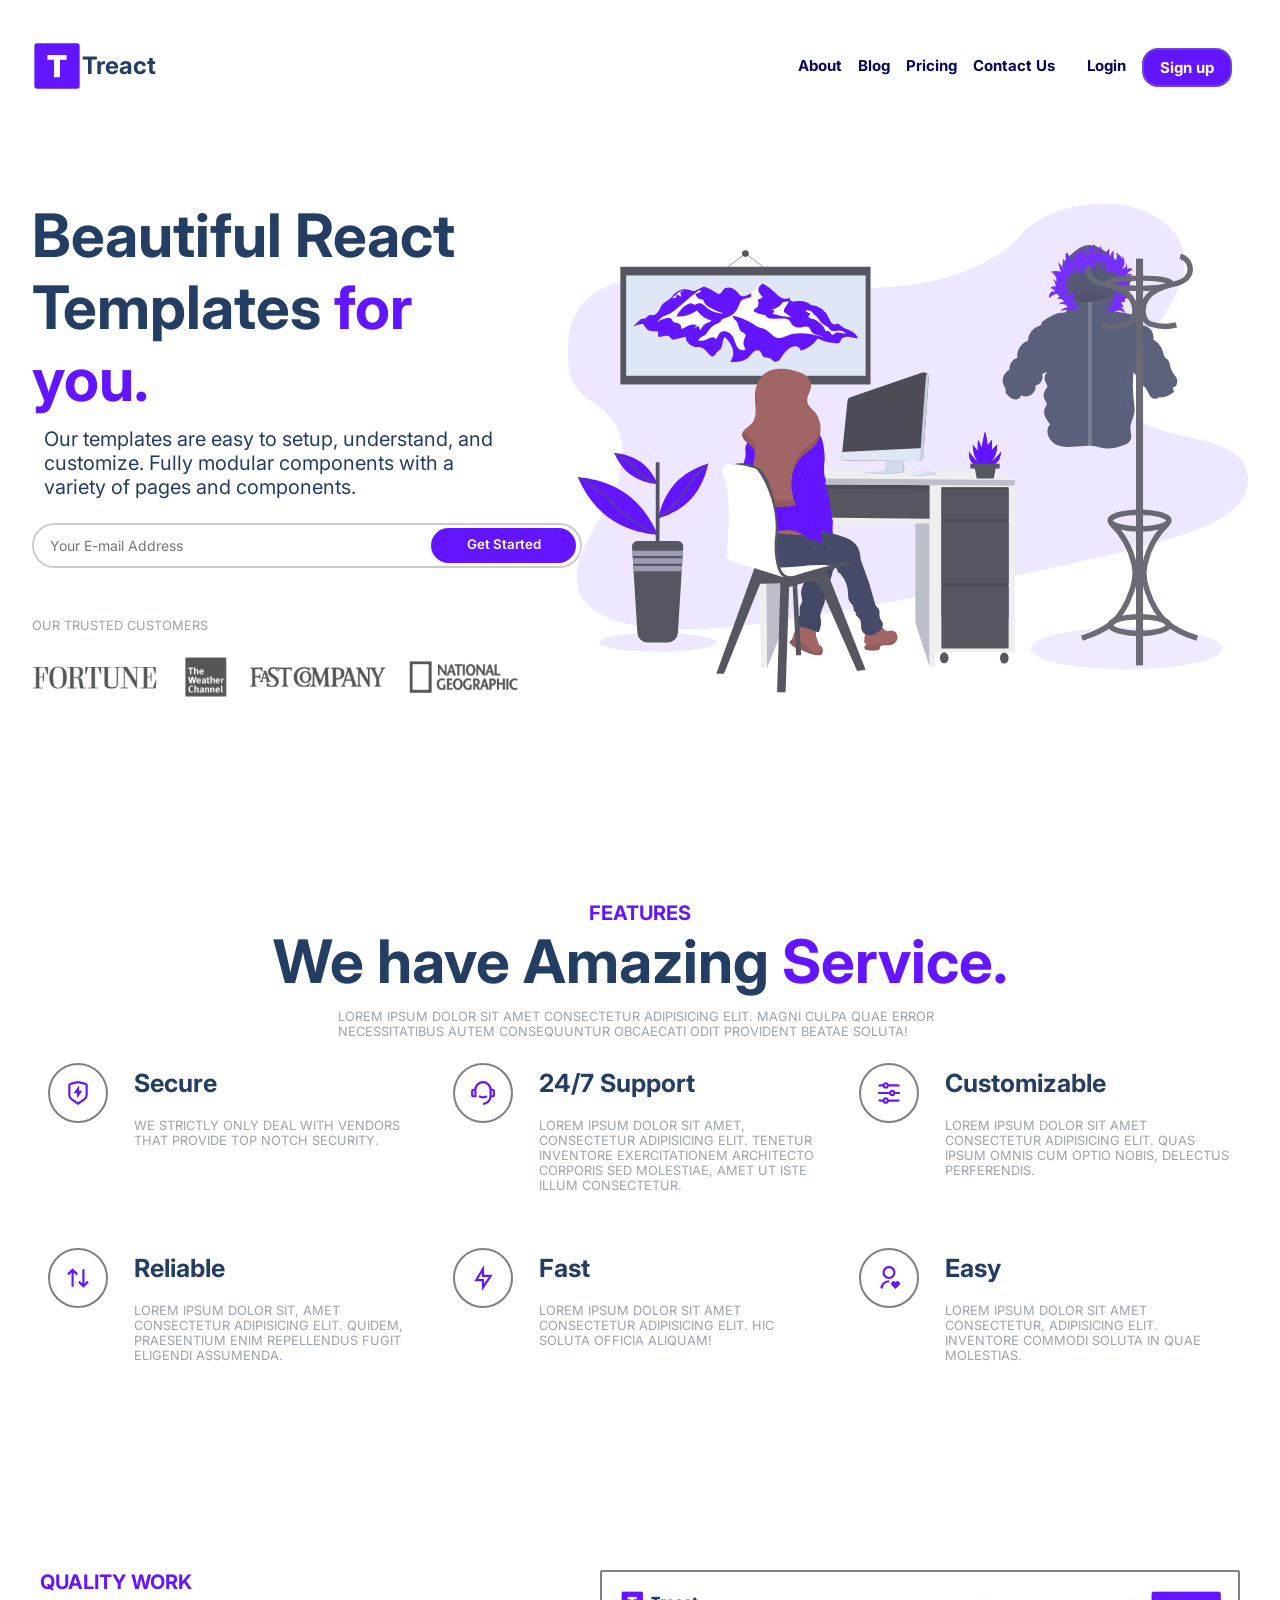
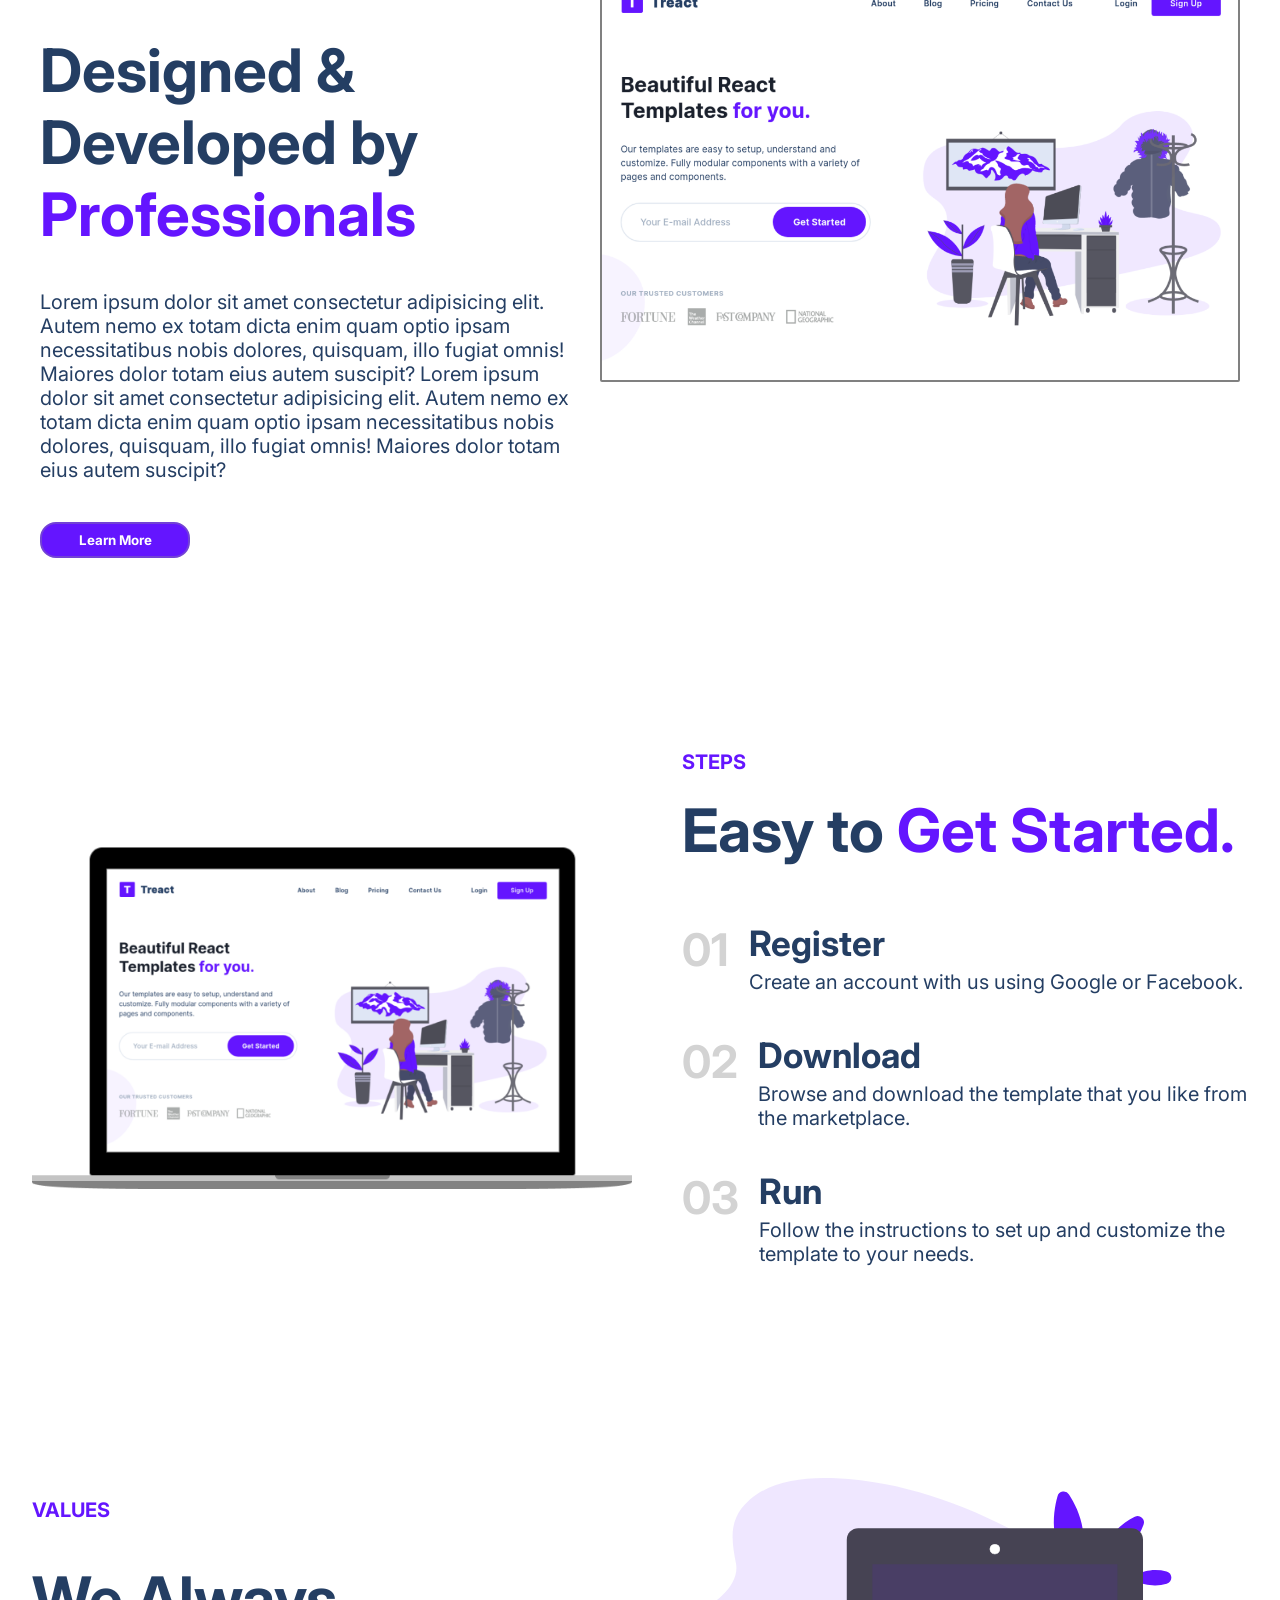
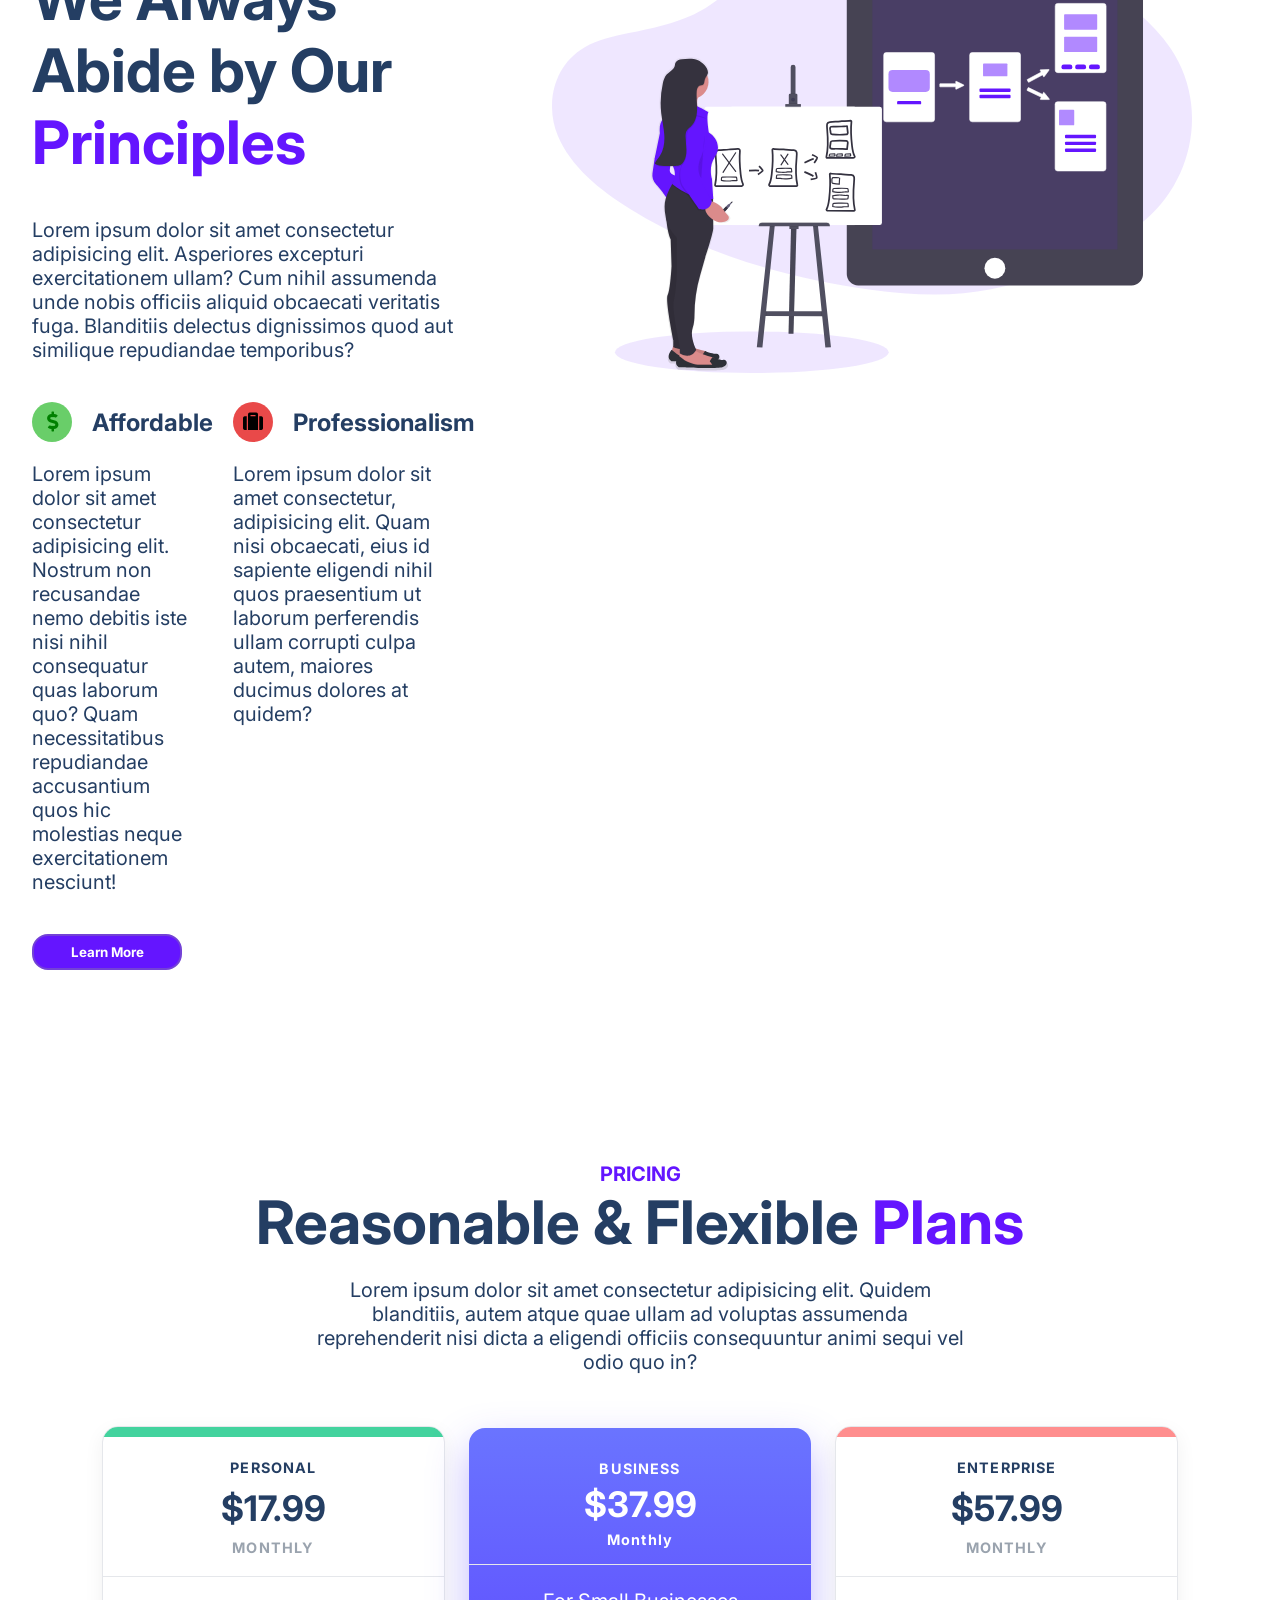
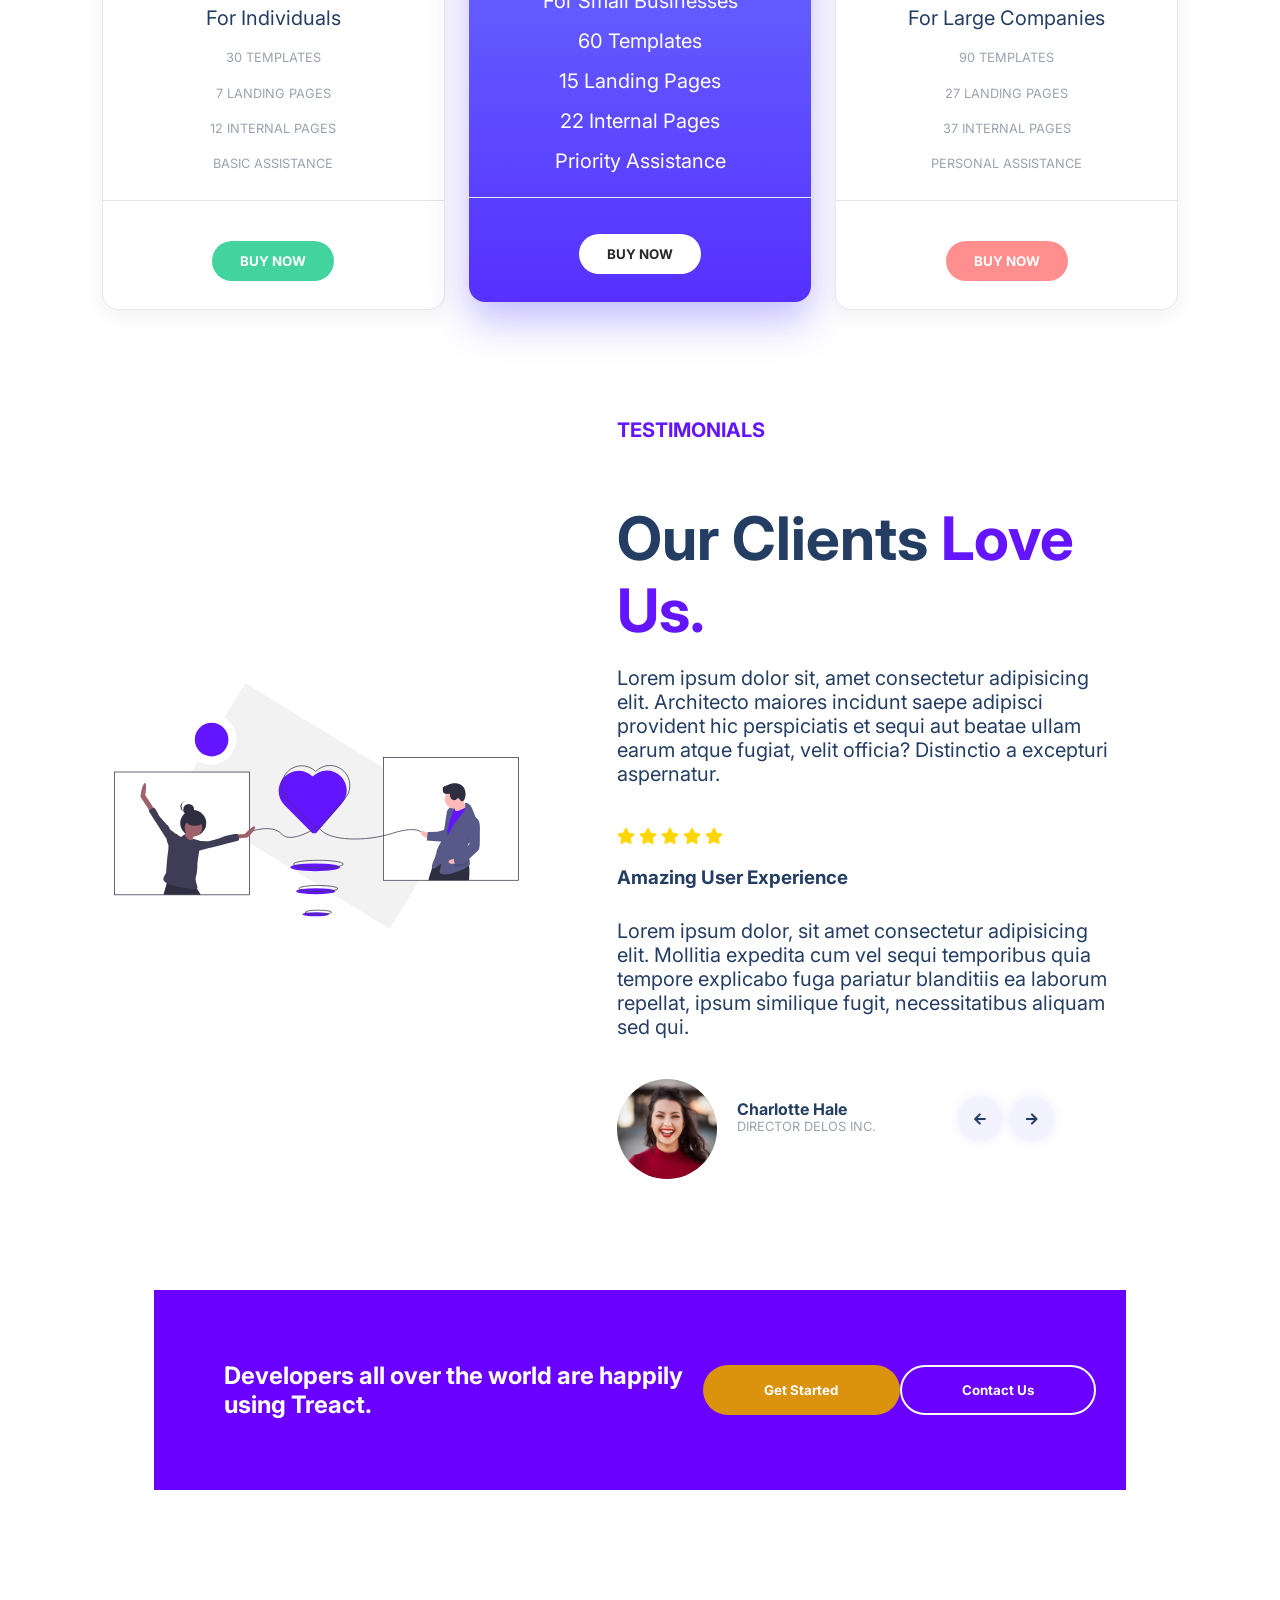
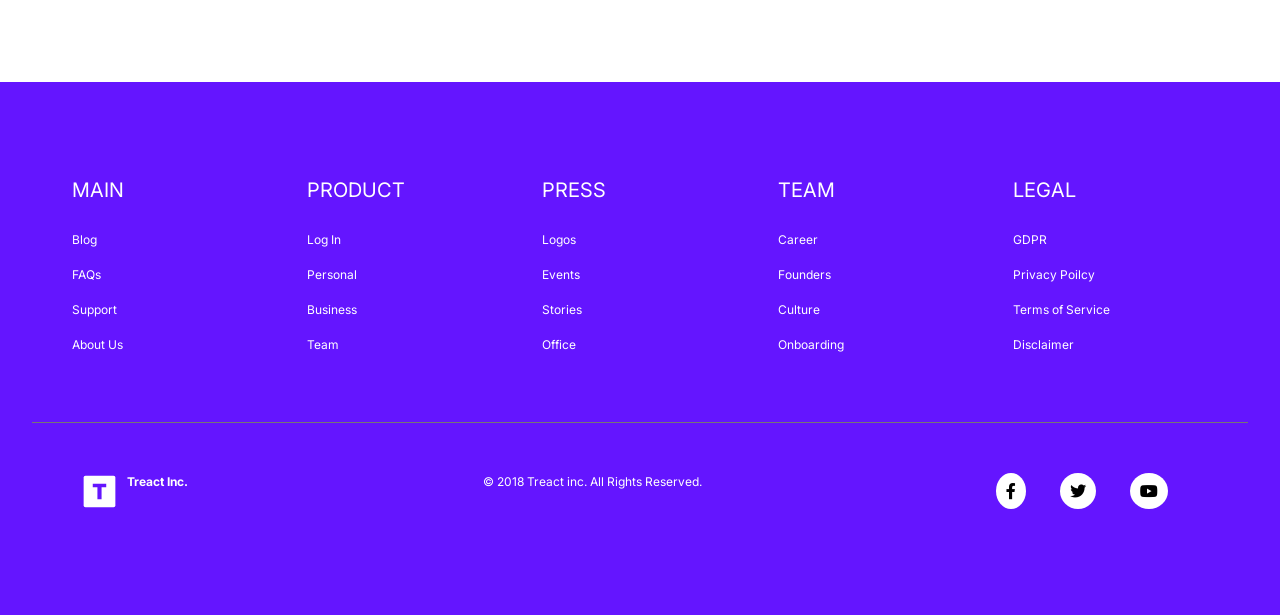
==== commit dc5d17ac: "added responsiveness" ====
--- a/index.html
+++ b/index.html
@@ -505,7 +505,6 @@
             <h2>Developers all over the world are happily using Treact.</h2>
             <button class="get__started">Get Started</button>
             <button class="contact__us">Contact Us</button>
-            <!-- Enter "Start"/Call to action section -->
           </div>
         </div>
       </section>
@@ -529,14 +528,14 @@
             <a class="footer__text" href="#">Team</a>
           </div>
           <div class="link">
-            <p class="footer__text footer__title">Press</p>
+            <p class="footer__text footer__title">PRESS</p>
             <a class="footer__text" href="#">Logos</a>
             <a class="footer__text" href="#">Events</a>
             <a class="footer__text" href="#">Stories</a>
             <a class="footer__text" href="#">Office</a>
           </div>
           <div class="link">
-            <p class="footer__text footer__title">Team</p>
+            <p class="footer__text footer__title">TEAM</p>
             <a class="footer__text" href="#">Career</a>
             <a class="footer__text" href="#">Founders</a>
             <a class="footer__text" href="#">Culture</a>
--- a/style.css
+++ b/style.css
@@ -221,7 +221,7 @@
 .about__picture {
   display: flex;
   justify-content: center;
-  padding-left: 50px ;
+  padding-left: 50px;
 }
 
 .about__picture img {
@@ -301,11 +301,18 @@
 .services {
   display: flex;
   flex-wrap: wrap;
+  gap: 40px 32px; /* row and column spacing */
+  justify-content: center; /* centers items horizontally */
 }
 
 .service {
   display: flex;
   width: calc(100% / 3);
+  align-items: flex-start;
+  gap: 16px;
+  flex: 1 1 calc(33.333% - 32px); /* 3 columns with spacing */
+  max-width: calc(33.333% - 32px);
+  box-sizing: border-box;
 }
 
 .service__description {
@@ -706,8 +713,8 @@
   color: rgb(245, 245, 83);
 }
 
-.fas {
-  color: #6415ff;
+.fa-star {
+  color: gold;
 }
 
 .customer {
@@ -892,8 +899,15 @@
     padding: 80px 32px;
   }
   .about {
-      flex-direction: column;
-    }
+    flex-direction: column;
+  }
+  .nav__links {
+    display: none;
+  }
+  .service {
+    flex: 1 1 calc(50%);
+    max-width: calc(50% - 32px);
+  }
 }
 
 @media (max-width: 768px) {
@@ -909,6 +923,9 @@
   #pricing .row {
     margin-top: 40px;
   }
+  .nav__links {
+    display: none;
+  }
 }
 
 @media (max-width: 640px) {
@@ -922,4 +939,24 @@
   main {
     margin-bottom: 80px;
   }
-}
+  .service {
+    flex: 1 1 100%;
+    max-width: 100%;
+    width: 100%;
+  }
+  #start .row {
+    flex-direction: column;
+  }
+  #start h2 {
+    width: 100%;
+  }
+  .get__started,
+  .contact__us {
+    width: 100%;
+    margin-top: 12px;
+  }
+
+  .link {
+    flex: 1 1 100%;
+  }
+}
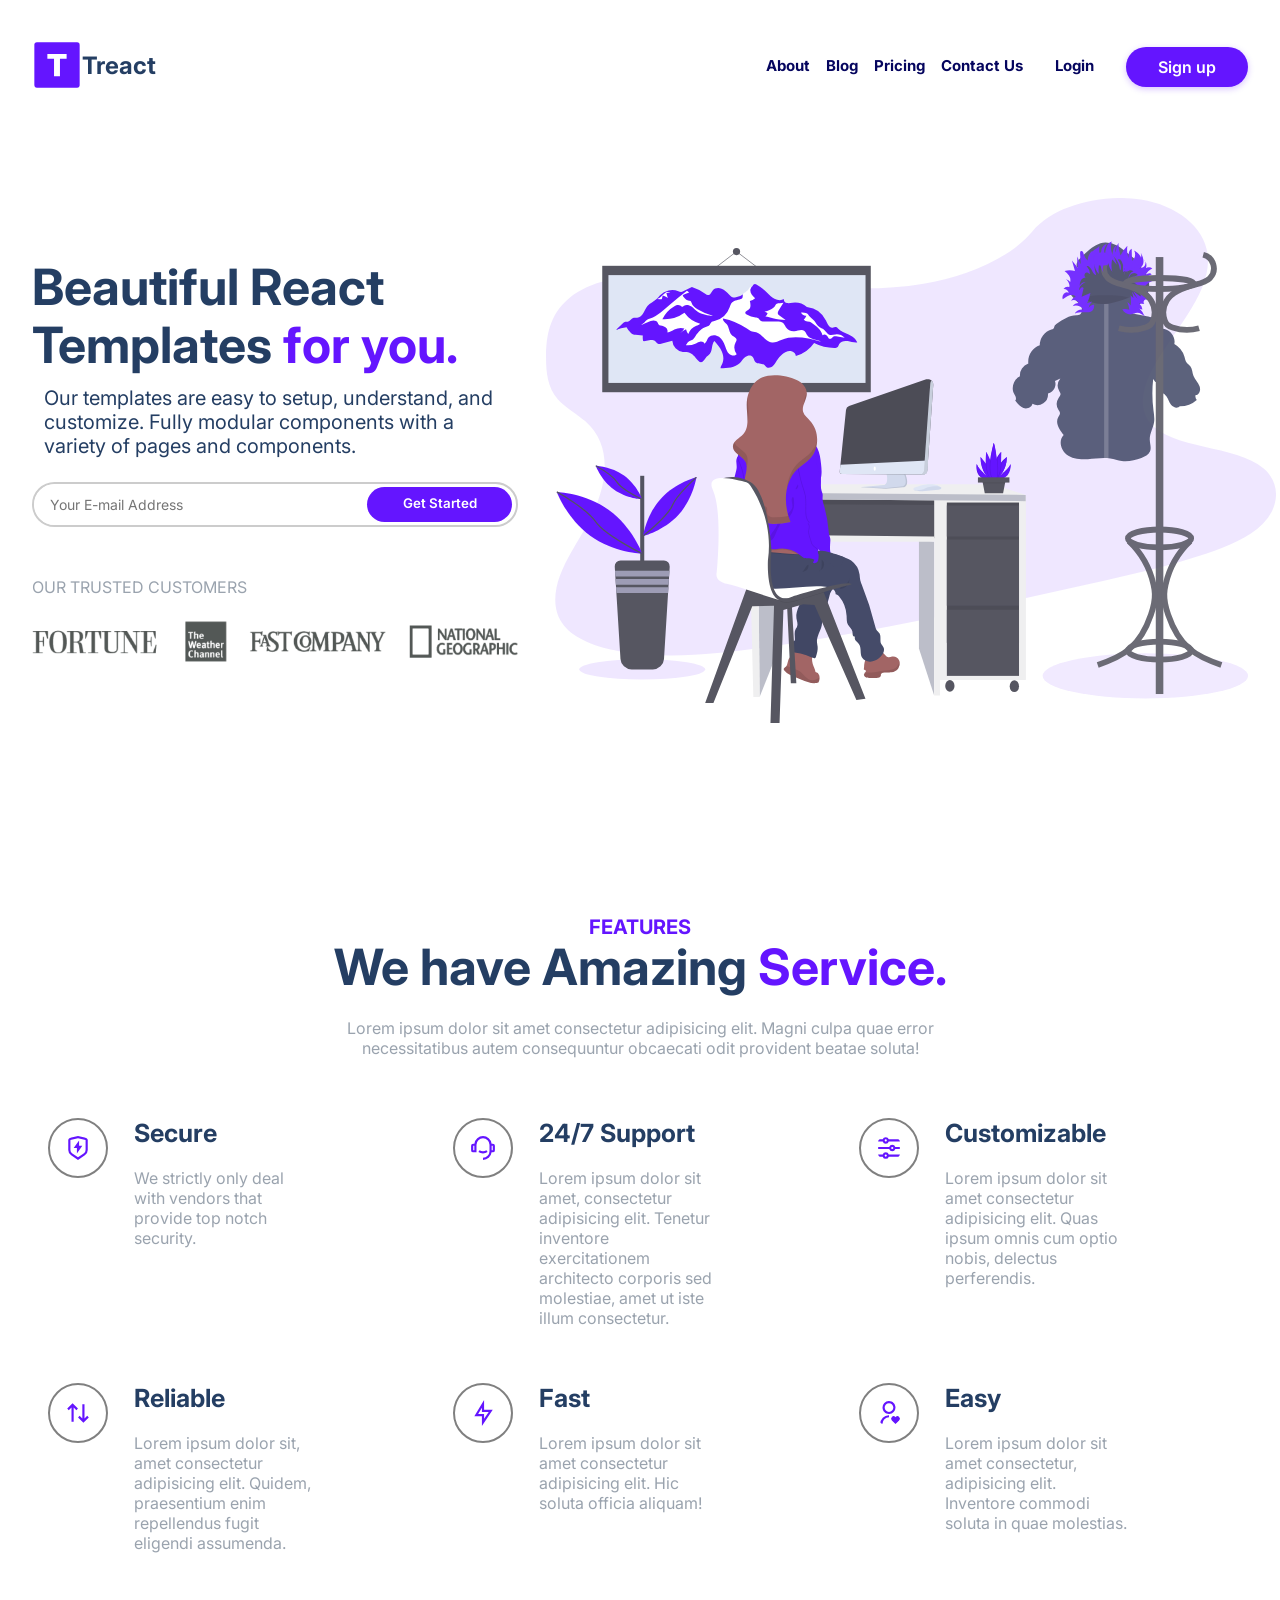
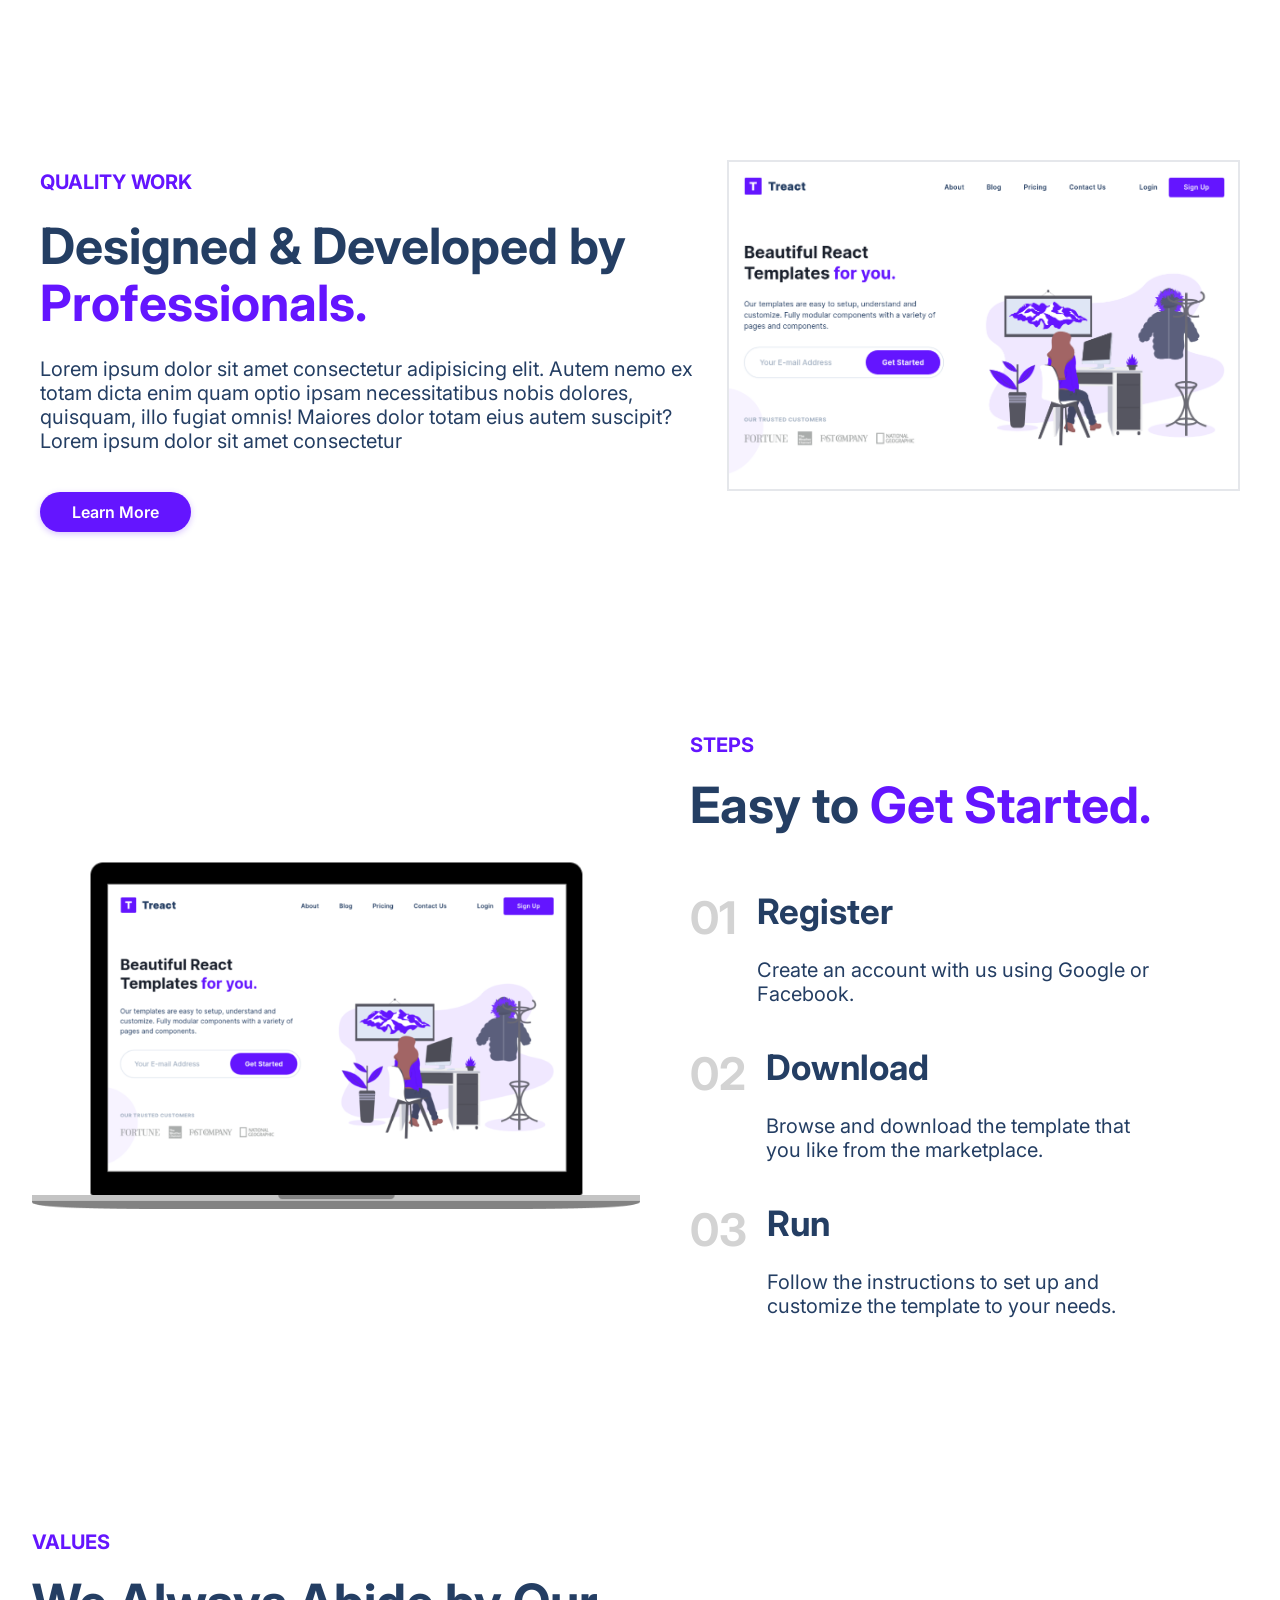
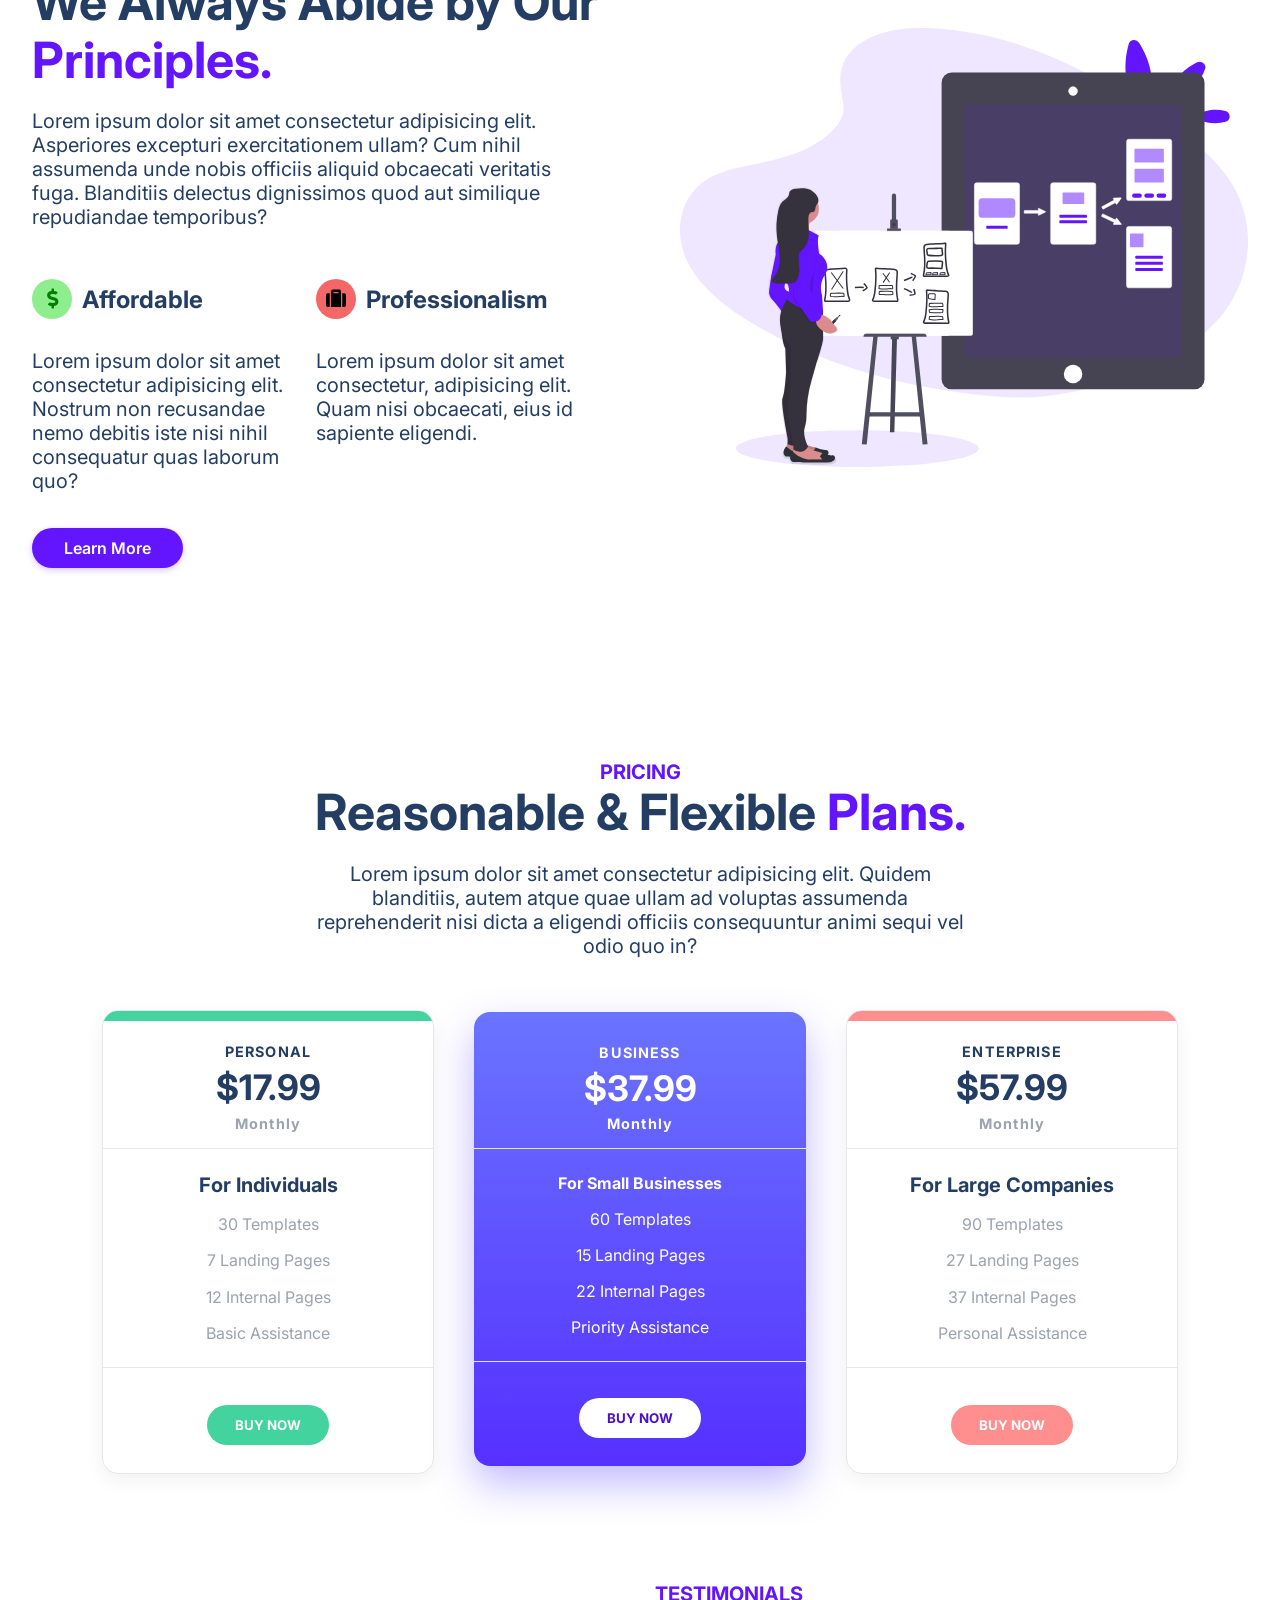
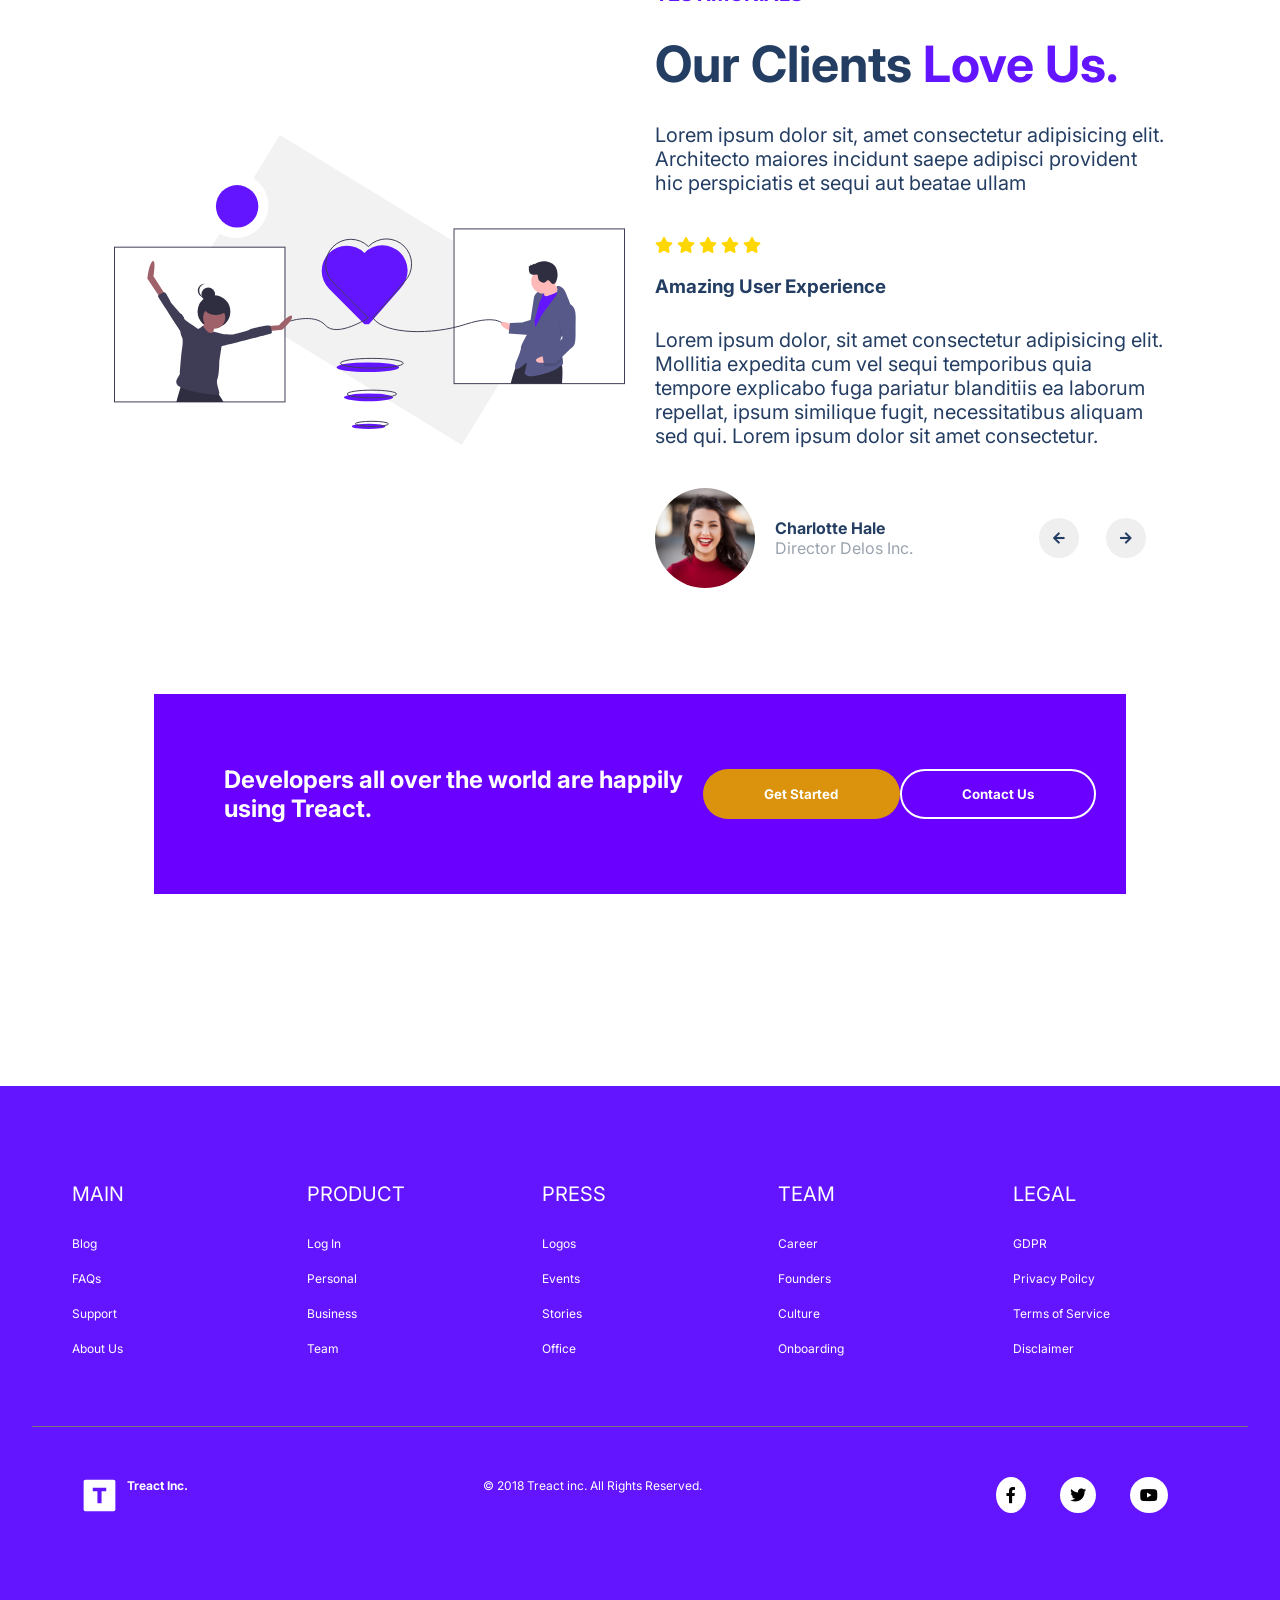
==== commit 736c794d: "Updated" ====
--- a/index.html
+++ b/index.html
@@ -30,7 +30,7 @@
           <ul class="nav__links">
             <li><a href="#" class="nav__link">About</a></li>
             <li><a href="#" class="nav__link">Blog</a></li>
-            <li><a href="#" class="nav__link">Pricing</a></li>
+            <li><a href="#pricing" class="nav__link">Pricing</a></li>
             <li><a href="#" class="nav__link">Contact Us</a></li>
             <li><a href="#" class="nav__link nav__link--right">Login</a></li>
             <li>
@@ -74,7 +74,7 @@
         <div class="modal__links">
           <a href="#" class="modal__link">About</a>
           <a href="#" class="modal__link">Blog</a>
-          <a href="#" class="modal__link">Pricing</a>
+          <a href="#pricing" class="modal__link">Pricing</a>
           <a href="#" class="modal__link">Contact Us</a>
           <a href="#" class="modal__link">Login</a>
           <a href="#" class="modal__link modal__link--primary">Sign Up</a>
@@ -241,30 +241,25 @@
               </p>
               <h1 class="section__title quality__spacing">
                 Designed & Developed by
-                <span class="purple">Professionals</span>
+                <span class="purple">Professionals.</span>
               </h1>
               <p class="quality__spacing">
                 Lorem ipsum dolor sit amet consectetur adipisicing elit. Autem
                 nemo ex totam dicta enim quam optio ipsam necessitatibus nobis
                 dolores, quisquam, illo fugiat omnis! Maiores dolor totam eius
                 autem suscipit? Lorem ipsum dolor sit amet consectetur
-                adipisicing elit. Autem nemo ex totam dicta enim quam optio
-                ipsam necessitatibus nobis dolores, quisquam, illo fugiat omnis!
-                Maiores dolor totam eius autem suscipit?
               </p>
               <button class="nav__link--primary quality__btn">
                 Learn More
               </button>
-              <!--What do you think about me reusing nav__link--primary? good or bad?-->
-            </div>
-            <div>
+            </div>
+            <div class="quality__right">
               <img
                 class="quality__img"
                 src="./assets/hero-screenshot-1.40a097b525c2f8c9808e.png"
                 alt=""
               />
             </div>
-            <!-- Enter Quality Work Section -->
           </div>
         </div>
       </section>
@@ -289,7 +284,7 @@
                   <div class="step__num">01</div>
                   <div class="step__body">
                     <h3>Register</h3>
-                    <p>Create an account with us using Google or Facebook.</p>
+                    <p class="step__description">Create an account with us using Google or Facebook.</p>
                   </div>
                 </div>
 
@@ -297,7 +292,7 @@
                   <div class="step__num">02</div>
                   <div class="step__body">
                     <h3>Download</h3>
-                    <p>
+                    <p class="step__description">
                       Browse and download the template that you like from the
                       marketplace.
                     </p>
@@ -308,7 +303,7 @@
                   <div class="step__num">03</div>
                   <div class="step__body">
                     <h3>Run</h3>
-                    <p>
+                    <p class="step__description">
                       Follow the instructions to set up and customize the
                       template to your needs.
                     </p>
@@ -326,7 +321,7 @@
             <div class="values__description">
               <p class="title"><span class="purple"> VALUES</span></p>
               <h1 class="section__title">
-                We Always Abide by Our <span class="purple">Principles</span>
+                We Always Abide by Our <span class="purple">Principles.</span>
               </h1>
               <p>
                 Lorem ipsum dolor sit amet consectetur adipisicing elit.
@@ -345,23 +340,19 @@
                   <p>
                     Lorem ipsum dolor sit amet consectetur adipisicing elit.
                     Nostrum non recusandae nemo debitis iste nisi nihil
-                    consequatur quas laborum quo? Quam necessitatibus
-                    repudiandae accusantium quos hic molestias neque
-                    exercitationem nesciunt!
-                  </p>
-                </div>
-                <div class="value">
+                    consequatur quas laborum quo? 
+                  </p>
+                </div>
+                <div class="right__value">
                   <div class="values__section--title">
                     <div class="icon__circle--case">
                       <i class="fas fa-suitcase"></i>
                     </div>
-                    <h2>Professionalism</h2>
+                    <h2 >Professionalism</h2>
                   </div>
                   <p>
                     Lorem ipsum dolor sit amet consectetur, adipisicing elit.
-                    Quam nisi obcaecati, eius id sapiente eligendi nihil quos
-                    praesentium ut laborum perferendis ullam corrupti culpa
-                    autem, maiores ducimus dolores at quidem?
+                    Quam nisi obcaecati, eius id sapiente eligendi.
                   </p>
                 </div>
               </div>
@@ -385,7 +376,7 @@
           <div class="row">
             <p class="title purple">PRICING</p>
             <h1 class="section__title">
-              Reasonable & Flexible <span class="purple">Plans</span>
+              Reasonable & Flexible <span class="purple">Plans.</span>
             </h1>
             <p class="pricing__description">
               Lorem ipsum dolor sit amet consectetur adipisicing elit. Quidem
@@ -400,7 +391,7 @@
                 <h2>$17.99</h2>
                 <h3 class="grey_text">Monthly</h3>
                 <hr class="divider" />
-                <p>For Individuals</p>
+                <p class="bold">For Individuals</p>
                 <p class="grey_text">30 Templates</p>
                 <p class="grey_text">7 Landing Pages</p>
                 <p class="grey_text">12 Internal Pages</p>
@@ -413,7 +404,7 @@
                 <h2 class="white__text">$37.99</h2>
                 <h3 class="white__text">Monthly</h3>
                 <hr class="divider" />
-                <p class="white__text">For Small Businesses</p>
+                <p class="white__text bold">For Small Businesses</p>
                 <p class="white__text">60 Templates</p>
                 <p class="white__text">15 Landing Pages</p>
                 <p class="white__text">22 Internal Pages</p>
@@ -428,7 +419,7 @@
                 <h2>$57.99</h2>
                 <h3 class="grey_text">Monthly</h3>
                 <hr class="divider" />
-                <p>For Large Companies</p>
+                <p class="bold">For Large Companies</p>
                 <p class="grey_text">90 Templates</p>
                 <p class="grey_text">27 Landing Pages</p>
                 <p class="grey_text">37 Internal Pages</p>
@@ -437,7 +428,6 @@
                 <button class="price__btn enterprise__btn">BUY NOW</button>
               </div>
             </div>
-            <!-- Enter Pricing Section -->
           </div>
         </div>
       </section>
@@ -453,15 +443,14 @@
               />
             </div>
             <div class="test__text">
-              <p class="title purple">TESTIMONIALS</p>
+              <p class="test__title title purple">TESTIMONIALS</p>
               <h1 class="section__title test__title">
                 Our Clients <span class="purple">Love Us.</span>
               </h1>
               <p class="test__descritpion">
                 Lorem ipsum dolor sit, amet consectetur adipisicing elit.
                 Architecto maiores incidunt saepe adipisci provident hic
-                perspiciatis et sequi aut beatae ullam earum atque fugiat, velit
-                officia? Distinctio a excepturi aspernatur.
+                perspiciatis et sequi aut beatae ullam 
               </p>
               <i class="fas fa-star"></i>
               <i class="fas fa-star"></i>
@@ -473,7 +462,7 @@
                 Lorem ipsum dolor, sit amet consectetur adipisicing elit.
                 Mollitia expedita cum vel sequi temporibus quia tempore
                 explicabo fuga pariatur blanditiis ea laborum repellat, ipsum
-                similique fugit, necessitatibus aliquam sed qui.
+                similique fugit, necessitatibus aliquam sed qui. Lorem ipsum dolor sit amet consectetur.
               </p>
               <div class="customer">
                 <img
--- a/style.css
+++ b/style.css
@@ -55,19 +55,25 @@
 
 .grey_text {
   font-size: 16px;
-  color: grey;
+  color: #9aa3ae;
 }
 
 .white__text {
   color: white;
+  font-size: 16px;
 }
 
 .section__title {
-  font-size: 60px;
-  /* padding: 12px 12px; */
+  font-size: 50px;
+  line-height: 1.15;
+  font-weight: bold;
 }
 
 .title {
+  font-weight: bold;
+}
+
+.bold {
   font-weight: bold;
 }
 
@@ -116,14 +122,19 @@
 }
 
 .nav__link--primary {
-  margin: 16px;
-  border: 2px solid #7342d6;
-  border-radius: 16px;
-  color: white;
+  display: inline-block;
   background-color: #6415ff;
-  padding: 8px 16px;
-  font-weight: bold;
-  max-width: 150px;
+  color: #fff;
+  font-weight: 600;
+  border: none;
+  border-radius: 999px;     
+  padding: 12px 32px;         
+  font-size: 16px;
+  line-height: 1;
+  cursor: pointer;
+  text-align: center;
+  box-shadow: 0 2px 6px rgba(100, 21, 255, 0.25);
+  margin-top: 15px;
 }
 
 .btn__menu {
@@ -209,7 +220,8 @@
 
 .about {
   display: flex;
-  width: 100%;
+  align-items: center;
+  gap: 28px;
 }
 
 .about__left {
@@ -219,15 +231,15 @@
 }
 
 .about__picture {
-  display: flex;
+  flex: 0 0 60%;
+  max-width: 60%;
+  display: flex;
+  align-items: center;
   justify-content: center;
-  padding-left: 50px;
 }
 
 .about__picture img {
-  max-width: 100%;
-  height: auto;
-  z-index: -1;
+  width: 100%;
 }
 
 .about__description {
@@ -242,7 +254,8 @@
   border: 2px solid #ccc;
   border-radius: 999px;
   overflow: hidden;
-  width: 550px;
+  width: 100%;
+  max-width: 560px;
   background-color: white;
   margin-bottom: 50px;
 }
@@ -291,11 +304,14 @@
   display: flex;
   flex-direction: column;
   align-items: center;
-  padding: 12px 100px 12px 100px;
+  max-width: 860px;
+  text-align: center;
 }
 
 .features__description {
-  padding: 12px 110px;
+  padding: 12px 110px 60px;
+  margin-top: 10px;
+  text-align: center;
 }
 
 .services {
@@ -332,11 +348,11 @@
 
 .features__sub-heading {
   font-size: 25px;
-  padding: 5px 0 15px 10px;
+  padding: 0 0 15px 10px;
 }
 
 .features__text {
-  padding: 5px 0 15px 10px;
+  padding: 5px 105px 15px 10px;
 }
 
 /* 
@@ -347,33 +363,38 @@
 
 #quality .row {
   display: flex;
-  justify-content: space-between;
-  align-items: flex-start;
+  align-items: center;
+  max-width: 1200px;
   margin: 0 auto;
-  max-width: 1200px;
-  width: 100%;
 }
 
 .quality__description {
+  width: 67%; 
+  display: flex;
+  flex-direction: column;
+}
+
+.quality__right {
   width: 50%;
-  display: flex;
-  flex-direction: column;
+  padding-bottom: 50px;
 }
 
 .quality__img {
-  border: 2px solid grey;
-  border-radius: 2px;
-  width: 50vw;
+  max-width: 100%;
+  border: 2px solid #e5e7eb; 
+  display: flex;
+  align-items: center;
+  justify-content: center;
 }
 
 .quality__btn {
-  margin: 0;
+  align-self: flex-start;  
 }
 
 .quality__spacing {
-  padding-bottom: 40px;
-  padding-right: 20px;
-}
+  padding: 0 24px 24px 0;
+}
+
 /* 
 
 STEPS ↓
@@ -386,8 +407,7 @@
 }
 
 .steps__img {
-  max-width: 600px;
-  width: 100%;
+  width: 50%;
 }
 
 .steps__text {
@@ -433,6 +453,10 @@
   margin: 6px 0 0;
 }
 
+.step__description {
+  padding: 20px 90px 0 0;
+}
+
 /* 
 
 VALUES ↓
@@ -442,7 +466,7 @@
 #values .row {
   display: flex;
   justify-content: space-between;
-  align-items: flex-start;
+  align-items: center;
 }
 
 .values__description {
@@ -450,12 +474,13 @@
   display: flex;
   flex-direction: column;
 }
-.values__description h1 {
-  padding: 20px 20px 20px 0;
-}
 
 .values__description p {
-  padding: 20px 20px 20px 0;
+  width: 100%;
+}
+
+.values__description h1{
+  padding: 20px 0;
 }
 
 .values__section {
@@ -465,32 +490,39 @@
 .values__section--title {
   display: flex;
   align-items: center;
+  padding: 30px 0;
+}
+
+.right__value{
+  display: flex;
+  flex-direction: column;
+  padding: 20px 0;
+  width: 50%;
 }
 
 .value {
   display: flex;
   flex-direction: column;
-  /* align-items: center; */
-  padding: 20px 20px 20px 0;
+  padding: 20px 30px 20px 0;
+  width: 50%;
 }
 
 .value__right {
-  display: flex;
-  justify-content: center;
-  align-items: center;
-  width: 100%;
+  width: 50%;
+  margin-left: 80px;
 }
 
 .values__img {
-  width: 50vw;
+  width: 100%;
 }
 
 .icon__circle--dollar {
-  margin-right: 20px;
-  background-color: rgb(105, 206, 105);
+  flex: 0 0 40px;
+  margin-right: 10px;
+  background-color: rgb(142, 238, 142);
   width: 40px;
   height: 40px;
-  border: 2px transparent black;
+  border: transparent;
   border-radius: 50%;
   display: flex;
   align-items: center;
@@ -503,11 +535,12 @@
 }
 
 .icon__circle--case {
-  margin-right: 20px;
-  background-color: rgb(233, 73, 73);
+    flex: 0 0 40px;
+  margin-right: 10px;
+  background-color: rgb(243, 103, 103);
   width: 40px;
   height: 40px;
-  border: 2px transparent black;
+  border: transparent;
   border-radius: 50%;
   display: flex;
   align-items: center;
@@ -518,6 +551,7 @@
   color: black;
   font-size: 20px;
 }
+
 
 /*
 
@@ -546,7 +580,7 @@
   flex-wrap: wrap;
   justify-content: center;
   align-items: stretch;
-  gap: 24px;
+  gap: 40px;
   width: 100%;
   max-width: 1100px;
   padding: 12px;
@@ -583,11 +617,7 @@
   margin: 6px 0 2px;
 }
 
-.grey_text {
-  color: #9aa3ae;
-  text-transform: uppercase;
-  font-size: 0.8rem;
-}
+
 
 .top__personal,
 .top__enterprise {
@@ -630,7 +660,7 @@
 }
 .business__btn {
   background: #fff;
-  color: #27272a;
+  color: #4b0fcc;
 }
 .enterprise__btn {
   background: #ff8e8e;
@@ -663,42 +693,38 @@
 #testimonials .row {
   display: flex;
   align-items: center;
-  gap: 48px;
+
+}
+
+.test__title {
+  padding-bottom: 30px;
+
 }
 
 .test__left {
   display: flex;
   justify-content: center;
-}
-
-.test__left,
+  width: 50%;
+}
+
+.test__img {
+  width: 100%;
+}
+
+.test__descritpion {
+  padding-bottom: 25px;
+}
+
 .test__text {
-  min-width: 0;
-}
-
-.test__title {
-  padding: 20px 0 20px 0;
-}
-
-.test__img {
-  width: 100%;
-  max-width: 520px;
-}
-
-.test__descritpion {
-  padding-bottom: 20px;
-}
-
-.test__text {
-  margin: 0 50px 0 50px;
-  width: 50vw;
+  margin: 0 0 10px 30px;
+  width: 50%;
 }
 
 .test__text h3 {
   padding: 20px 0 30px 0;
 }
 
-.test__text p {
+.user__experience, .test__descritpion {
   padding-bottom: 40px;
 }
 
@@ -722,15 +748,16 @@
 }
 
 .customer__description {
-  padding: 20px;
+  padding: 30px 20px 20px 20px;
   display: flex;
   flex-direction: column;
 }
 
 .arrows {
-  margin: 0 auto;
+  margin: 10px 0 0 100px;
   padding-top: 20px;
   display: flex;
+  gap: 15px;
 }
 
 .arrow-btn {
@@ -738,20 +765,11 @@
   height: 40px;
   border: none;
   border-radius: 50%;
-  background: rgba(106, 92, 255, 0.08);
-  box-shadow: 0 0 12px rgba(106, 92, 255, 0.2);
   display: flex;
   align-items: center;
   justify-content: center;
   cursor: pointer;
-  transition: all 0.2s ease;
   margin: 0 6px;
-}
-
-.arrow-btn:hover {
-  background: rgba(106, 92, 255, 0.15);
-  transform: translateY(-2px);
-  box-shadow: 0 0 16px rgba(106, 92, 255, 0.35);
 }
 
 /* 
@@ -786,6 +804,8 @@
   width: 250px;
   font-weight: bold;
   color: white;
+    cursor: pointer;
+
 }
 
 .contact__us {
@@ -796,6 +816,8 @@
   width: 250px;
   font-weight: bold;
   color: white;
+    cursor: pointer;
+
 }
 
 /* 
@@ -881,6 +903,7 @@
 
 */
 
+
 @media (max-width: 1280px) {
   header .row {
     align-items: flex-end;
@@ -895,11 +918,16 @@
     flex-direction: column;
     align-items: center;
   }
+  .section__title {
+    font-size: 44px;
+  }
+  .btn__get--started {
+    width: 100%;
+    padding: 0;
+    margin-top: 3px;
+  }
   footer {
     padding: 80px 32px;
-  }
-  .about {
-    flex-direction: column;
   }
   .nav__links {
     display: none;
@@ -907,6 +935,12 @@
   .service {
     flex: 1 1 calc(50%);
     max-width: calc(50% - 32px);
+  }
+  .pricing__description{
+    padding: 0 125px;
+  }
+  .arrows {
+    margin-left: 20px;
   }
 }
 
@@ -926,6 +960,31 @@
   .nav__links {
     display: none;
   }
+  .about {
+    flex-direction: column;
+  }
+  .email__container {
+    max-width: 440px;
+  }
+  .values__section {
+    display: flex;
+    flex-direction: column;
+    gap: 24px;
+  }
+
+  .value {
+    width: 100%;
+  }
+
+  .value p {
+    width: 100%;   
+    margin-top: 12px;
+  }
+
+  .values__section--title {
+    display: flex;
+    align-items: center;
+  }
 }
 
 @media (max-width: 640px) {
@@ -938,6 +997,13 @@
   }
   main {
     margin-bottom: 80px;
+  }
+  .email__container {
+    max-width: 300px;
+  }
+
+  .section__title {
+    font-size: 28px;
   }
   .service {
     flex: 1 1 100%;
@@ -959,4 +1025,8 @@
   .link {
     flex: 1 1 100%;
   }
-}
+
+  .pricing__description{
+    padding: 0 60px;
+  }
+}
